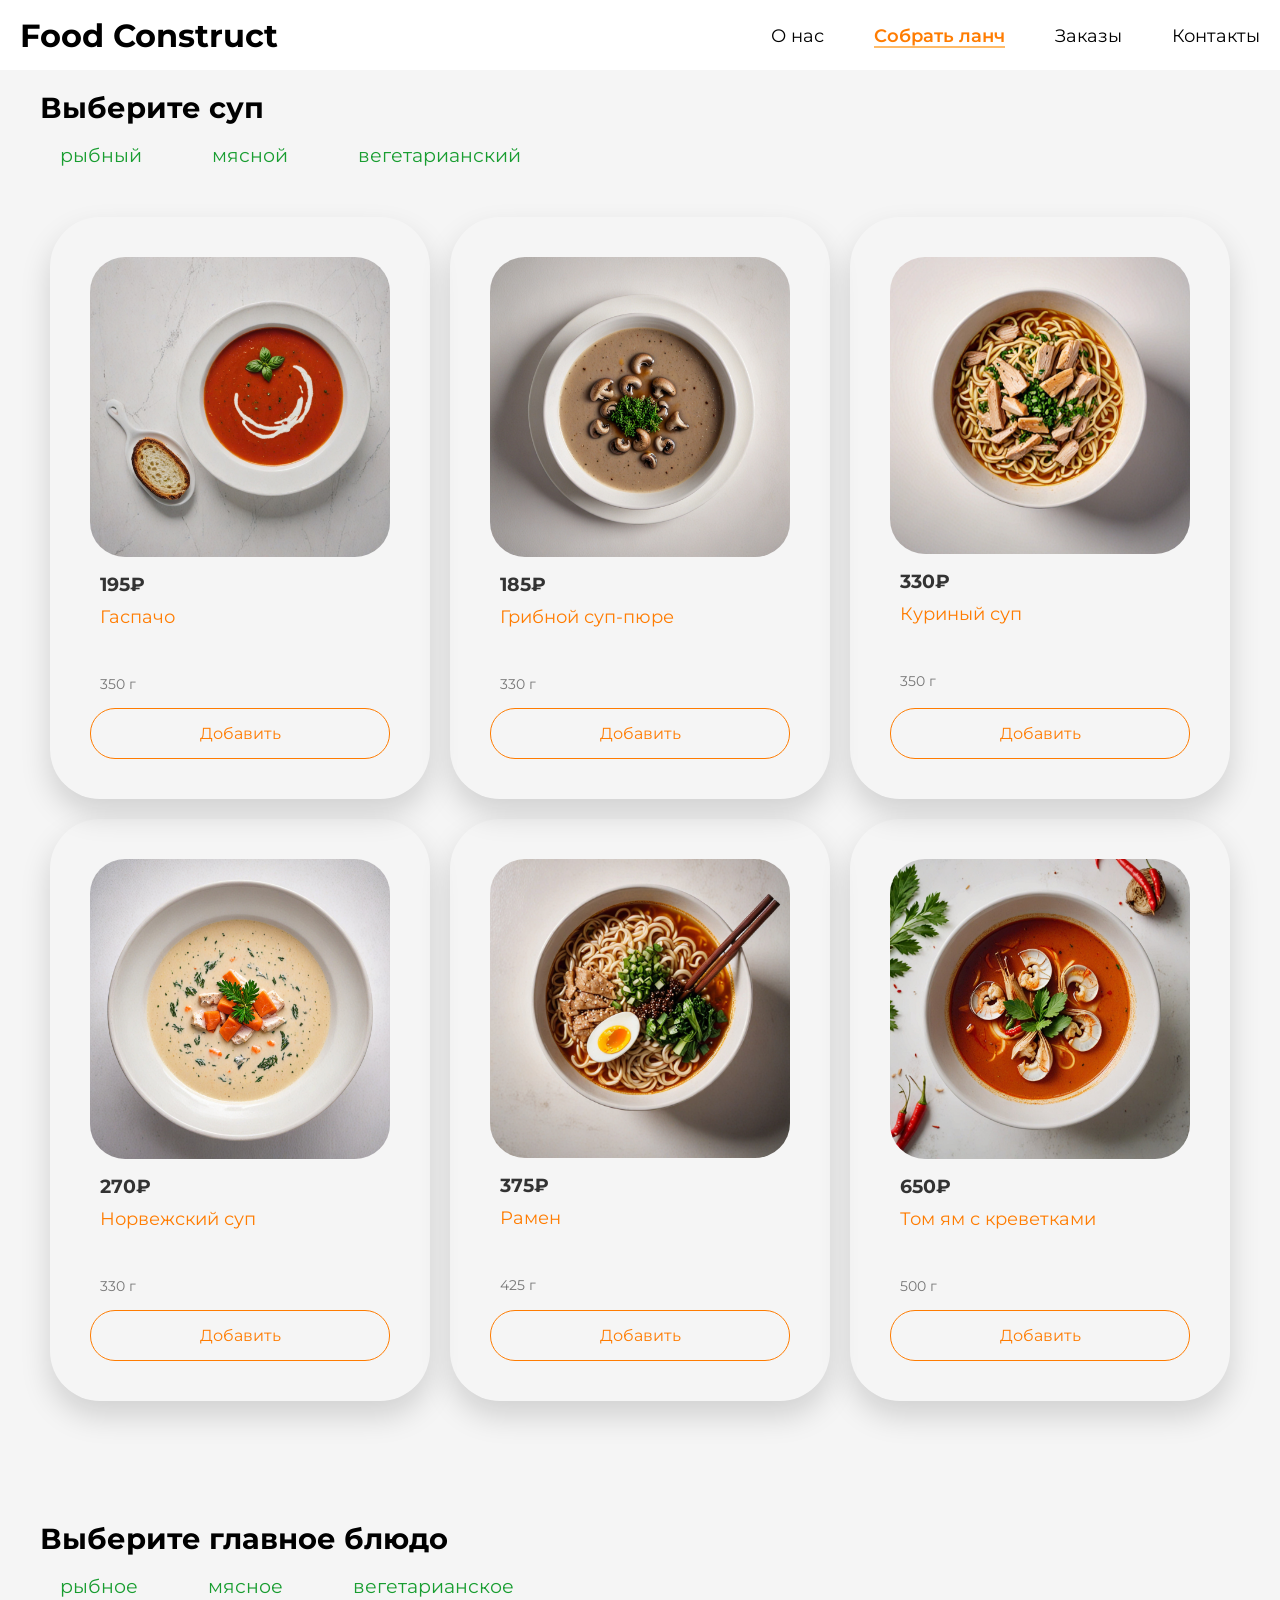
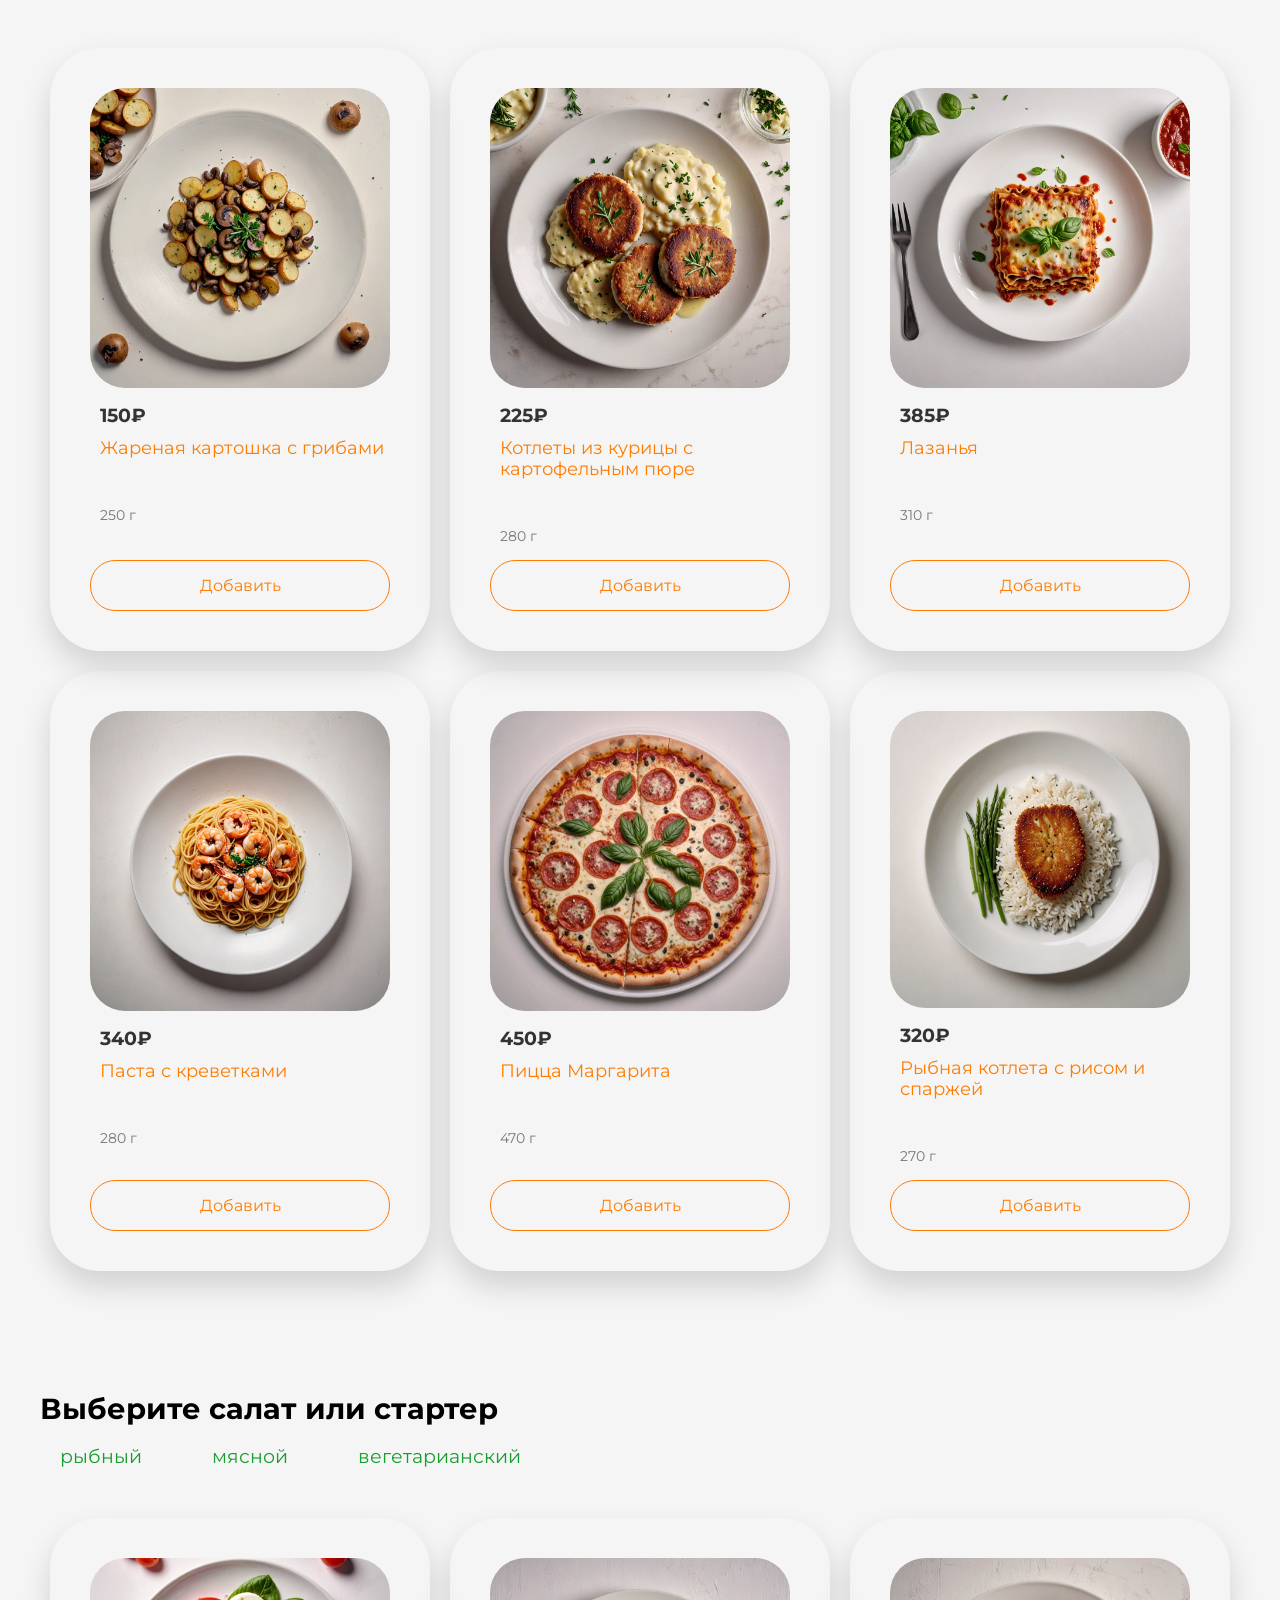
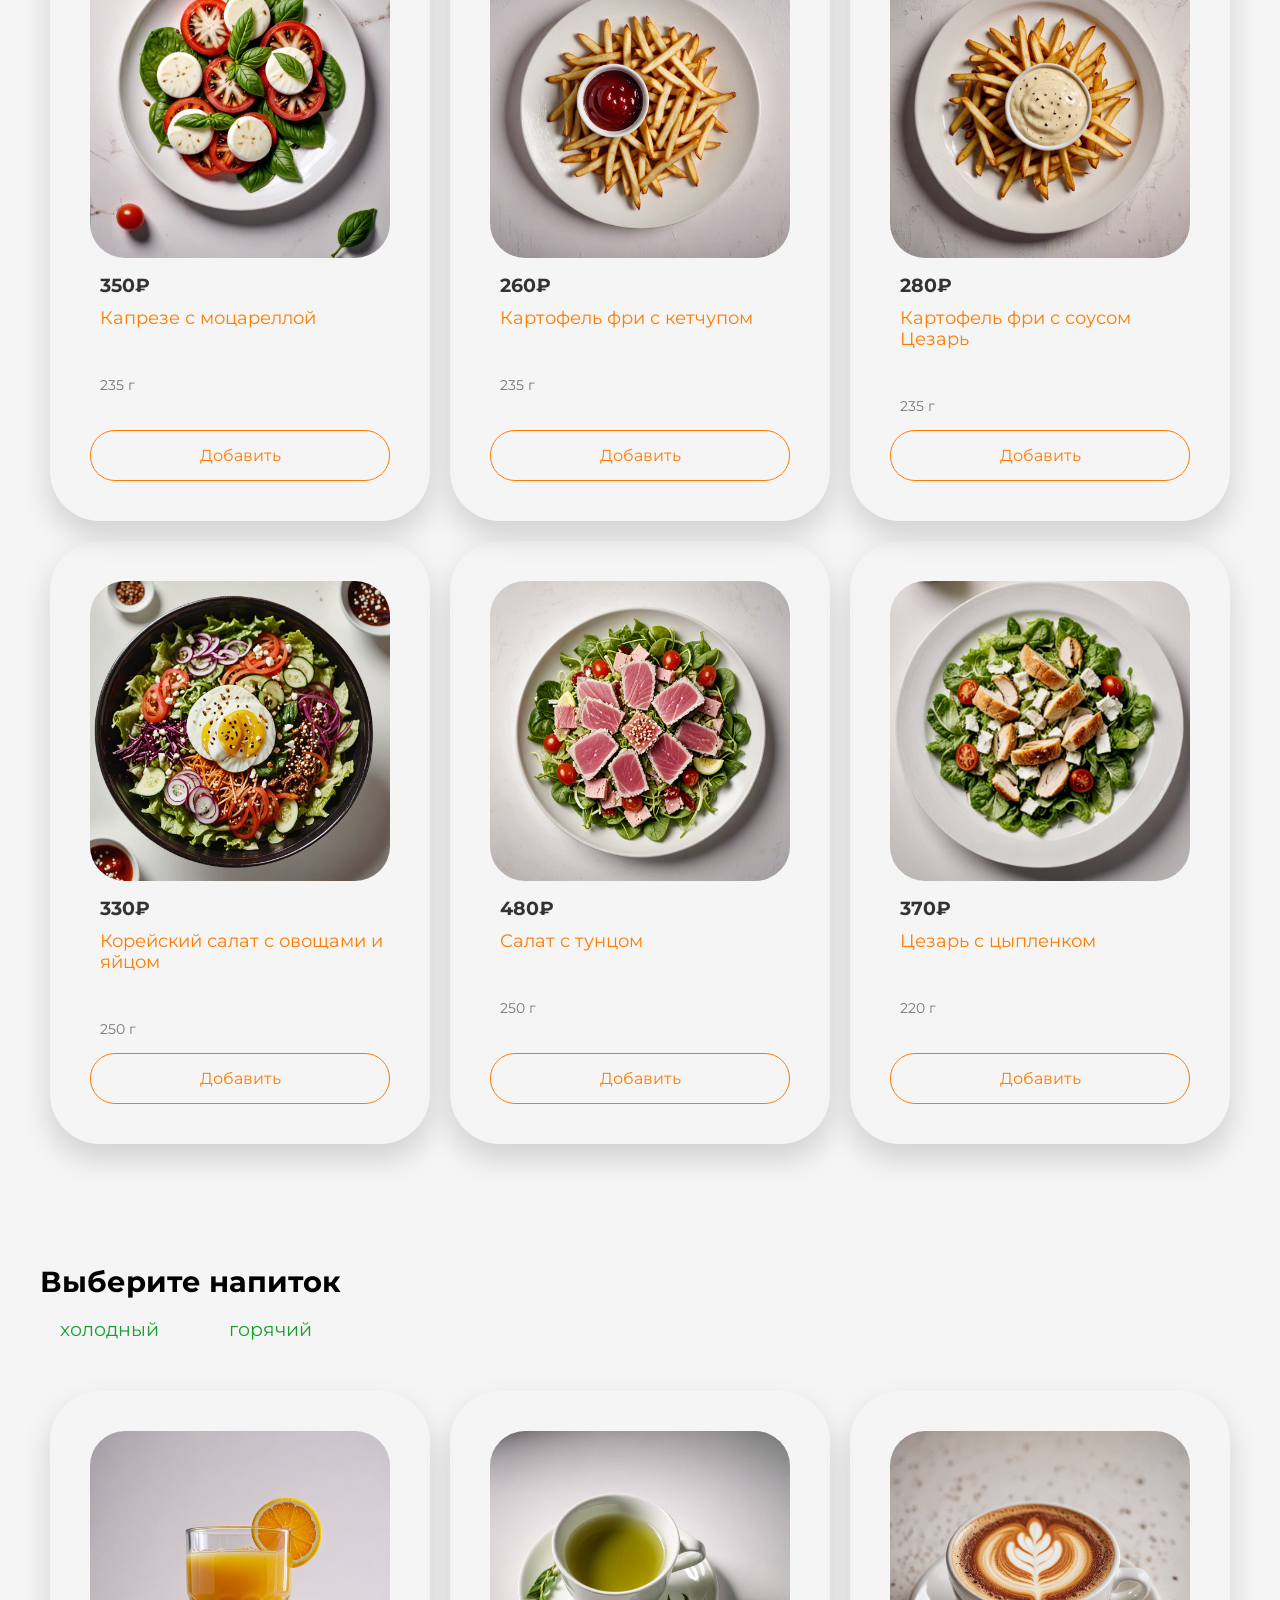
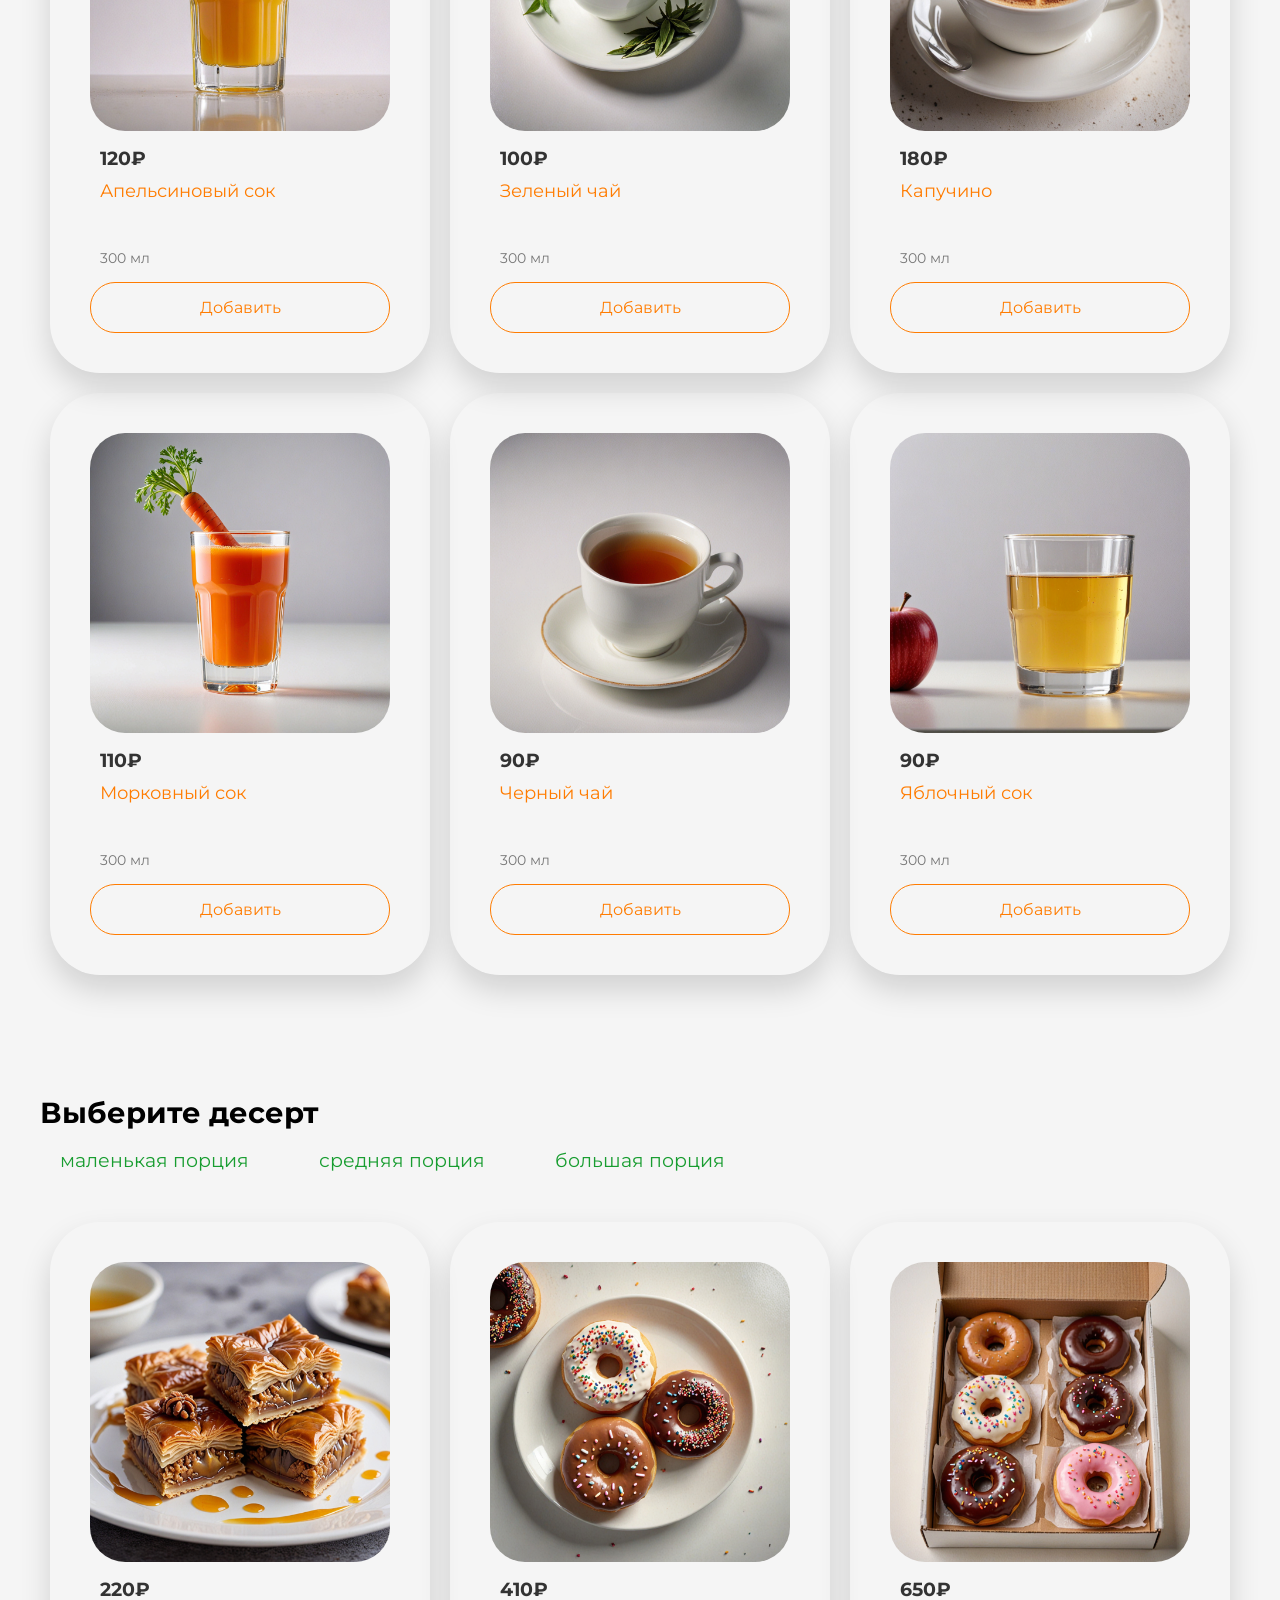
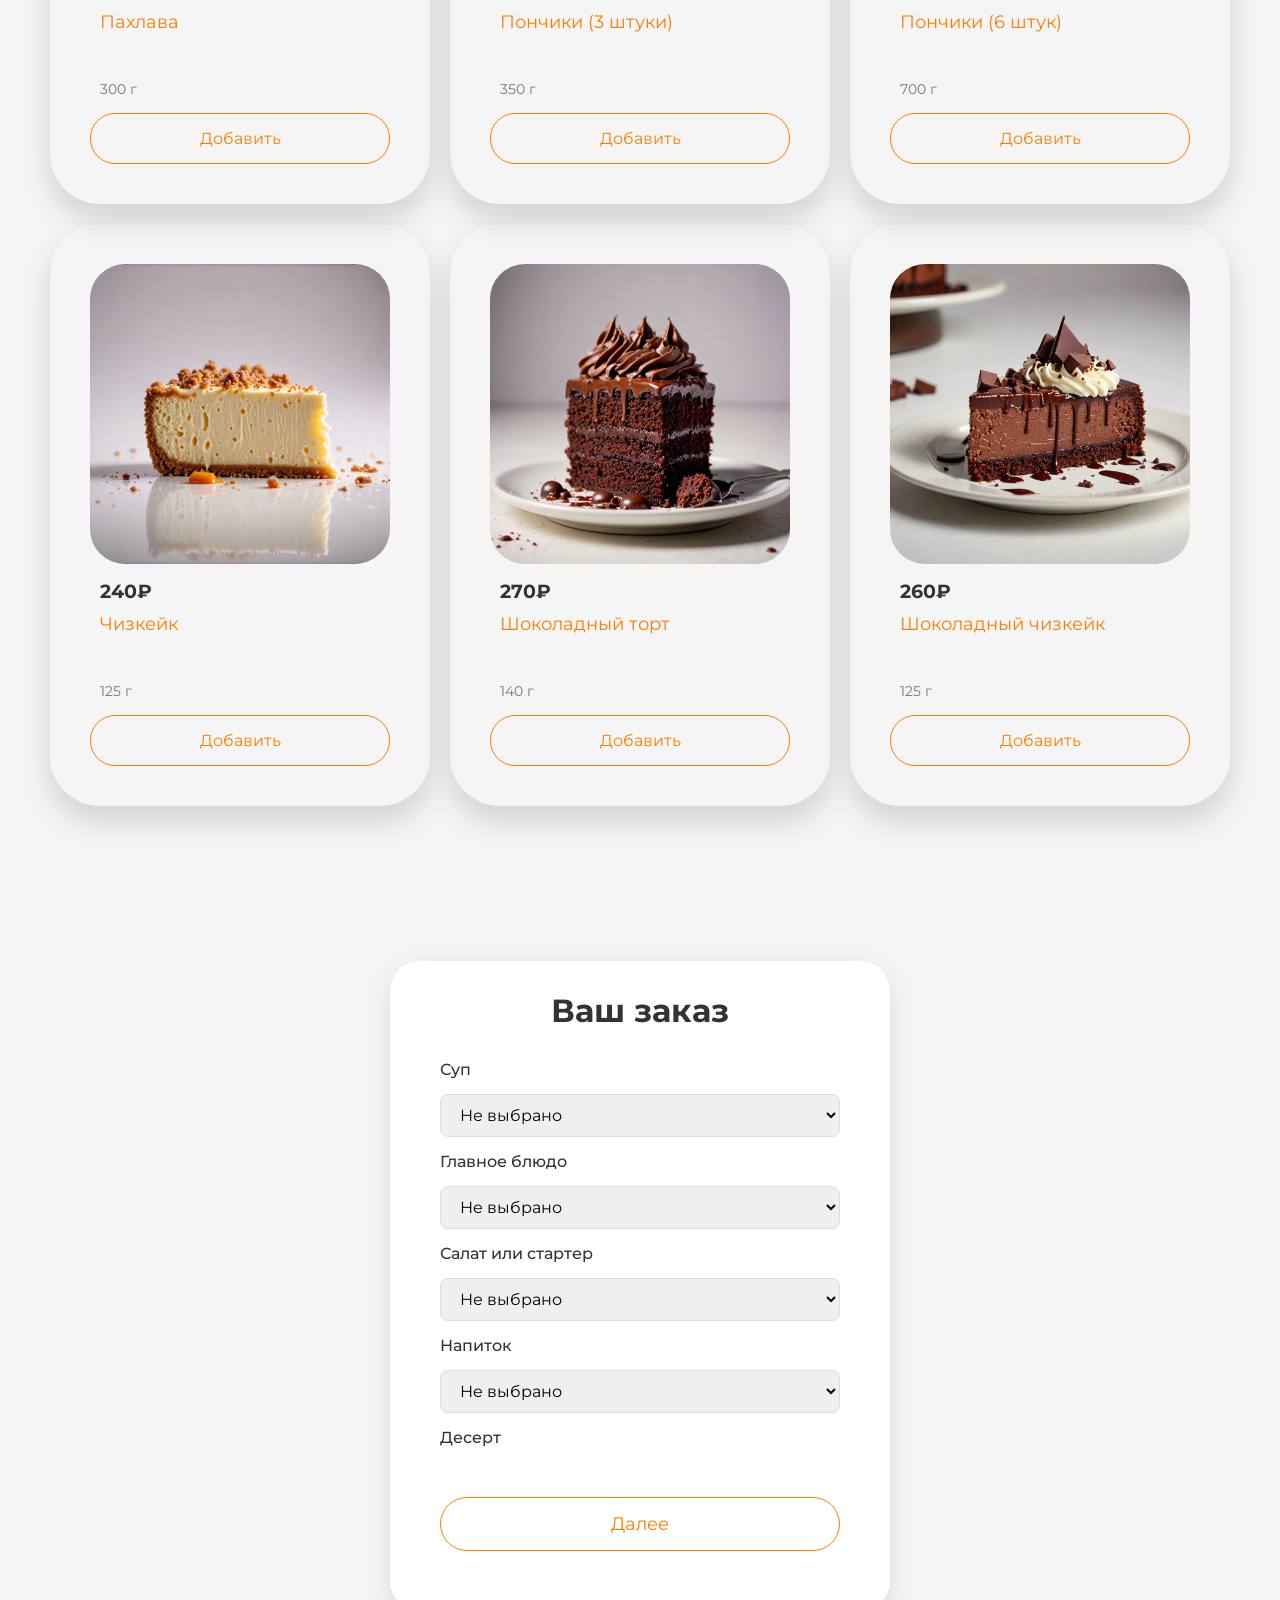
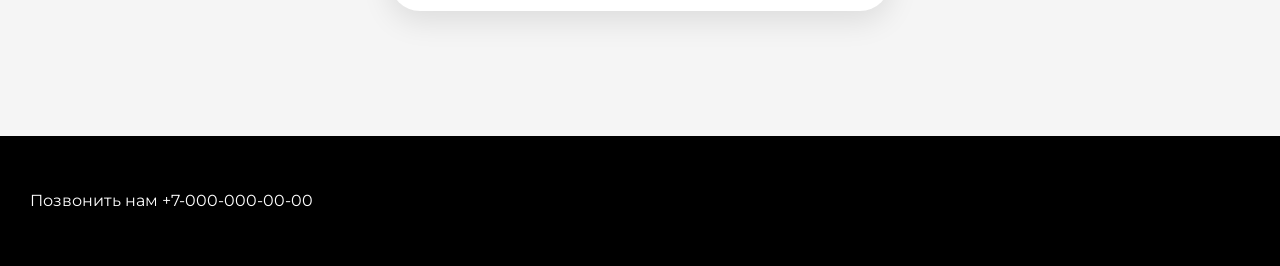
==== make_order.html @ fba3862e "Created new version of website" ====
<!DOCTYPE html>
<html lang="en">
  <head>
    <meta charset="UTF-8" />
    <meta name="viewport" content="width=device-width, initial-scale=1.0" />
    <title>Food Construct</title>
    <link rel="stylesheet" href="header.css" />
    <link rel="stylesheet" href="make_order.css" />
    <link rel="preconnect" href="https://fonts.googleapis.com" />
    <link rel="preconnect" href="https://fonts.gstatic.com" crossorigin />
    <link
      href="https://fonts.googleapis.com/css2?family=Montserrat:ital,wght@0,100..900;1,100..900&display=swap"
      rel="stylesheet"
    />
  </head>
  <div id="toast-container"></div>
  <body>
    <div id="header-placeholder"></div>
    <main>
      <section>
        <h2>Выберите суп</h2>
        <div class="filters" data-category="soup">
          <button type="button" class="filter-btn" data-kind="fish">
            рыбный
          </button>
          <button type="button" class="filter-btn" data-kind="meat">
            мясной
          </button>
          <button type="button" class="filter-btn" data-kind="veg">
            вегетарианский
          </button>
        </div>
        <div class="list"></div>
      </section>
      <section>
        <h2>Выберите главное блюдо</h2>
        <div class="filters" data-category="main">
          <button type="button" class="filter-btn" data-kind="fish">
            рыбное
          </button>
          <button type="button" class="filter-btn" data-kind="meat">
            мясное
          </button>
          <button type="button" class="filter-btn" data-kind="veg">
            вегетарианское
          </button>
        </div>
        <div class="list"></div>
      </section>
      <section>
        <h2>Выберите салат или стартер</h2>
        <div class="filters" data-category="salads_starters">
          <button type="button" class="filter-btn" data-kind="fish">
            рыбный
          </button>
          <button type="button" class="filter-btn" data-kind="meat">
            мясной
          </button>
          <button type="button" class="filter-btn" data-kind="veg">
            вегетарианский
          </button>
        </div>
        <div class="list"></div>
      </section>
      <section>
        <h2>Выберите напиток</h2>
        <div class="filters" data-category="drink">
          <button type="button" class="filter-btn" data-kind="cold">
            холодный
          </button>
          <button type="button" class="filter-btn" data-kind="hot">
            горячий
          </button>
        </div>
        <div class="list"></div>
      </section>
      <section>
        <h2>Выберите десерт</h2>
        <div class="filters" data-category="desserts">
          <button type="button" class="filter-btn" data-kind="min">
            маленькая порция
          </button>
          <button type="button" class="filter-btn" data-kind="mid">
            средняя порция
          </button>
          <button type="button" class="filter-btn" data-kind="max">
            большая порция
          </button>
        </div>
        <div class="list"></div>
      </section>
    </main>
    <section id="section">
      <form id="orderForm" class="container">
        <!-- Страница 1: Ваш заказ -->
        <div class="loginform">
          <h2>Ваш заказ</h2>
          <div class="inputs">
            <label for="soup">Суп</label>
            <select name="soup" id="soup" >
              <option value="">Не выбрано</option>
              <option value="gazpacho">Гаспачо</option>
              <option value="mushroom">Грибной суп-пюре</option>
              <option value="norwegian">Норвежский суп</option>
              <option value="ramen">Рамен</option>
              <option value="tomyum">Том ям с креветками</option>
              <option value="chicken">Куриный суп</option>
            </select>
            <label for="main">Главное блюдо</label>
            <select name="main" id="main" >
              <option value="">Не выбрано</option>
              <option value="potatoes">Жареная картошка с грибами</option>
              <option value="lasagna">Лазанья</option>
              <option value="chickencutlets">
                Котлеты из курицы с картофельным пюре
              </option>
              <option value="fishrice">Рыбная котлета с рисом и спаржей</option>
              <option value="pizza">Пицца Маргарита</option>
              <option value="shrimppasta">Паста с креветками</option>
            </select>
            <label for="salads_starters">Салат или стартер</label>
            <select name="salads_starters" id="salads_starters">
              <option value="">Не выбрано</option>
              <option value="saladwithegg">
                Корейский салат с овощами и яйцом
              </option>
              <option value="caesar">Цезарь с цыпленком</option>
              <option value="caprese">Капрезе с моцареллой</option>
              <option value="tunasalad">Салат с тунцом</option>
              <option value="frenchfries1">
                Картофель фри с соусом Цезарь
              </option>
              <option value="frenchfries2">Картофель фри с кетчупом</option>
            </select>
            <label for="drink">Напиток</label>
            <select name="drink" id="drink" >
              <option value="">Не выбрано</option>
              <option value="orange">Апельсиновый сок</option>
              <option value="apple">Яблочный сок</option>
              <option value="carrot">Морковный сок</option>
              <option value="cappuccino">Капучино</option>
              <option value="greentea">Зеленый чай</option>
              <option value="tea">Черный чай</option>
            </select>
            <label for="desserts">Десерт</label>
            <select name="desserts" id="desserts" >
              <option value="">Не выбрано</option>
              <option value="baklava">Пахлава</option>
              <option value="checheesecake">Чизкейк</option>
              <option value="chocolatecheesecake">Шоколадный чизкейк</option>
              <option value="chocolatecake">Шоколадный торт</option>
              <option value="donuts2">Пончики (3 штуки)</option>
              <option value="donuts">Пончики (6 штук)</option>
            </select>
            <label for="comment">Комментарии к заказу</label>
            <textarea
              id="comment"
              name="comment"
              rows="4"
              placeholder="Напишите ваш комментарий здесь..."
              maxlength="500"
            ></textarea>
          </div>
          <button type="button" id="nextToData" class="btn-next">Далее</button>
        </div>

        <!-- Страница 2: Ваши данные -->
        <div class="signupform">
          <h2>Ваши данные</h2>
          <div class="inputs">
            <label for="name">ФИО</label>
            <input
              type="text"
              id="name"
              name="name"
              placeholder="Иванов Иван Иванович"
              required
            />
            <label for="email">Email</label>
            <input
              type="email"
              id="email"
              name="email"
              placeholder="Email адрес"
              required
            />
            <label class="checkbox-label">
              <input type="checkbox" id="marketing" name="marketing" />
              Получать информацию о скидках и акциях
            </label>
            <label for="phone">Номер телефона</label>
            <input
              type="tel"
              id="phone"
              name="phone"
              maxlength="16"
              placeholder="8-___-___-__-__"
              required
              oninput="formatPhone(this)"
            />
          </div>
          <div class="navigation">
            <button type="button" id="backToOrder" class="btn-back">
              Назад
            </button>
            <button type="button" id="nextToDelivery" class="btn-next">
              Далее
            </button>
          </div>
        </div>

        <!-- Страница 3: Доставка -->
        <div class="deliveryform">
          <div class="header-with-clear">
            <h2>Детали доставки</h2>
            <button type="reset" class="clear-btn" title="Очистить все формы">
              <img
                src="./img/free-icon-delete-216658.png"
                alt=""
                width="30px"
              />
            </button>
          </div>
          <div class="inputs">
            <div class="delivery-address">
              <label for="address">Адрес доставки</label><br /><br />
              <input
                type="text"
                id="address"
                name="address"
                placeholder="Улица, дом, квартира"
                required
              />
            </div>

            <p class="delivery-info">
              Доставка осуществляется только по Москве
            </p>

            <div class="time-option">
              <label class="radio-label">
                <input type="radio" name="deliveryTime" value="asap" checked />
                <span class="radio-custom"></span>
                Как можно скорее
              </label>
            </div>

            <div class="time-option">
              <label class="radio-label">
                <input type="radio" name="deliveryTime" value="scheduled" />
                <span class="radio-custom"></span>
                К указанному времени
              </label>
            </div>

            <div
              class="scheduled-time"
              id="scheduledTime"
              style="display: none"
            >
              <label for="deliveryTime">Укажите время доставки</label>
              <input
                type="time"
                id="deliveryTime"
                name="deliveryTimeValue"
                min="07:00"
                max="23:00"
                step="600"
              />
            </div>

            <div class="delivery-note">
              <p><strong>Доступное время доставки с 7:00 до 23:00</strong></p>
            </div>
          </div>
          <div class="navigation">
            <button type="button" id="backToData" class="btn-back">
              Назад
            </button>
            <button type="submit" id="submitOrder" class="btn-next">
              Оформить заказ
            </button>
          </div>
        </div>
      </form>
    </section>
    <footer id="our_contacts">
      <p>Позвонить нам <a href="">+7-000-000-00-00</a></p>
    </footer>
    <div class="menu-overlay" id="menuOverlay"></div>
    <script src="./dishes.js"></script>
    <script src="burger-menu.js"></script>
    <script src="./script.js"></script>
  </body>
</html>
---- header.css ----
header {
  position: fixed;
  top: 0;
  width: 100%;
  z-index: 1000;
  background: rgba(255, 255, 255);
  backdrop-filter: blur(5px);
}
.container {
  max-width: 1400px;
  margin: auto;
  padding: 0 20px;
}
.navbar {
  display: flex;
  align-items: center;
  justify-content: space-between;
  height: 70px;
}
.logo {
  font-size: 2rem;
  font-weight: bold;
}
.nav-menu {
  display: flex;
  align-items: center;
  gap: 50px;
  padding: 0;
}
.nav-item {
  list-style: none;
}
.nav-link {
  color: #000;
  text-decoration: none;
  font-size: 1.1rem;
  transition: color 0.24s;
}
.nav-link.active {
  color: #ff7c01;
  font-weight: 600;
  border-bottom: 2px solid #ffbb68;
}
.nav-link:hover {
  color: #ff7c01;
}
.hamburger {
  display: none;
  cursor: pointer;
  flex-direction: column;
  gap: 5px;
  height: 36px;
  width: 36px;
}
.bar {
  width: 26px;
  height: 3px;
  border-radius: 20px;
  background: #000;
  transition: all 0.3s ease;
}

@media (max-width: 800px) {
  .hamburger {
    display: flex;
    justify-content: center;
    align-items: center;
  }
  .nav-menu {
    position: fixed;
    right: 0px;
    top: 70px;
    width: 220px;
    min-width: 170px;
    background: rgba(255, 255, 255);
    border-bottom-left-radius: 20px;
    flex-direction: column;
    align-items: flex-start;
    padding: 26px 10px 18px 18px;
    gap: 0;
    opacity: 0;
    pointer-events: none;
    transform: translateY(-20px);
    transition: opacity 0.34s, transform 0.32s, box-shadow 0.3s;
  }
  .nav-menu.active {
    opacity: 1;
    pointer-events: all;
    transform: translateY(0);
  }
  .nav-item {
    width: 100%;
    margin-bottom: 10px;
    text-align: left;
  }
  .nav-link {
    font-size: 1.14rem;
    display: block;
    padding: 12px;
    width: 100%;
  }
  .nav-link.active {
    color: #ff7c01;
    border-bottom: 2px solid #ff7c01;
  }
  .hamburger.active .bar:nth-child(1) {
    transform: translateY(8px) rotate(45deg);
  }
  .hamburger.active .bar:nth-child(2) {
    opacity: 0;
  }
  .hamburger.active .bar:nth-child(3) {
    transform: translateY(-8px) rotate(-45deg);
  }
}
---- make_order.css ----
* {
  margin: 0;
  padding: 0;
  box-sizing: border-box;
  font-family: "Montserrat", sans-serif;
}

#toast-container {
  position: fixed;
  top: 32px;
  right: 32px;
  z-index: 9999;
  display: flex;
  flex-direction: column;
  align-items: flex-end;
  gap: 16px;
}

.toast {
  min-width: 320px;
  max-width: 380px;
  padding: 18px 32px 18px 20px;
  background: #eafaf1;
  color: #135d2a;
  font-size: 0.7rem;
  font-weight: 500;
  border-radius: 18px 26px 26px 18px;
  box-shadow: 0 4px 28px rgba(130, 180, 160, 0.18);
  display: flex;
  align-items: flex-start;
  flex-direction: column;
  position: relative;
  overflow: hidden;
  border-left: 8px solid #6cd67b;
  animation: toast-in 0.6s;
  gap: 2px;
}

.toast > div,
.toast > p {
  display: block;
  margin: 0;
  width: 100%;
}

@keyframes toast-in {
  from {
    opacity: 0;
    transform: translateY(-40px);
  }
  to {
    opacity: 1;
    transform: translateY(0);
  }
}

.toast-error {
  background: #fef3f2;
  color: #a11313;
  border-left-color: #ee4d47;
}
.toast-success {
  background: #eafaf1;
  color: #135d2a;
  border-left-color: #6cd67b;
}

.toast-close {
  margin-left: auto;
  background: none;
  border: none;
  color: inherit;
  font-size: 1.5rem;
  cursor: pointer;
  align-self: start;
}

@media (max-width: 500px) {
  .toast {
    min-width: 200px;
    max-width: 90vw;
    font-size: 1em;
    padding: 12px 8vw 12px 6vw;
  }
}

body {
  min-height: 100%;
  background-color: #f5f5f5;
}

main section {
  margin-top: 60px;
  display: flex;
  flex-direction: column;
  padding: 30px 40px;
  width: 100%;
}

main section h2 {
  font-size: 1.8rem;
  margin-bottom: 20px;
}

main section .list {
  margin-top: 30px;
  display: flex;
  flex-wrap: wrap;
  justify-content: center;
  gap: 20px;
}

main section .list .card {
  padding: 40px;
  border-radius: 50px;
  display: flex;
  flex-direction: column;
  box-shadow: 0 15px 30px rgba(0, 0, 0, 0.15);
  transition: transform 0.3s ease;
  width: 380px;
}

main section .list .card:hover {
  transform: translateY(-5px);
}

main section .list .card img {
  width: 100%;
  height: auto;
  object-fit: cover;
  border-radius: 35px;
  margin-bottom: 15px;
}

main section .list .card div {
  margin: 0 0 15px 10px;
  flex-grow: 1;
}

main section .list .card p:first-child {
  font-weight: bold;
  font-size: 1.2rem;
  color: #333;
}

main section .list .card p:nth-child(2) {
  font-size: 1.1rem;
  margin: 10px 0;
  color: #ff7c01;
}

main section .list .card p:last-child {
  color: #777;
  font-size: 0.9rem;
}

main section .list .card button {
  background-color: transparent;
  color: #ff7c01;
  border: 1px solid #ff7c01;
  padding: 15px 30px;
  border-radius: 25px;
  cursor: pointer;
  font-size: 1rem;
  transition: all 0.3s ease;
  margin-top: auto;
}

main section .list .card button:hover {
  background: linear-gradient(to right, #ff7c01, #ffa600);
  border: none;
  color: #fff;
  transform: scale(1.05);
}

main section .list .card button.added {
  background: #a6eec6;
  border-color: #33ba56;
  color: #135d2a;
  cursor: default;
  font-weight: bold;
}

main section .list .card button.added:hover {
  background: #a6eec6;
  border-color: #33ba56;
  color: #135d2a;
  transform: scale(1.05);
}

.filters {
  display: flex;
  gap: 30px;
  margin-bottom: 12px;
  margin-top: -10px;
  align-items: center;
}

.filter-btn {
  background: transparent;
  border: none;
  font-size: 1.2rem;
  color: #189d30;
  padding: 8px 20px;
  border-radius: 24px;
  cursor: pointer;
  transition: background 0.3s, color 0.3s, box-shadow 0.3s;
}

.filter-btn.active,
.filter-btn:active {
  background: #d5eedd;
  color: #189d30;
  font-weight: bold;
  box-shadow: 0 2px 10px #eaf5ed;
}

.filter-btn:focus {
  outline: none;
  background: #d5eedd;
}

#section {
  width: 100%;
  height: 100vh;
  display: flex;
  align-items: center;
  justify-content: center;
  background-color: #f5f5f5;
}

#section .container {
  border-radius: 30px;
  width: 500px;
  height: 650px;
  background-color: white;
  position: relative;
  overflow: hidden;
  box-shadow: 0 10px 30px rgba(0, 0, 0, 0.1);
}

#section .container .loginform,
#section .container .signupform,
#section .container .deliveryform {
  display: flex;
  position: absolute;
  flex-direction: column;
  align-items: center;
  justify-content: flex-start;
  gap: 30px;
  width: 500px;
  height: 100%;
  padding: 30px 0;
  transition: 0.3s ease-in-out;
  box-sizing: border-box;
}

#section .container .loginform {
  left: 0;
}

#section .container .signupform {
  left: 100%;
}

#section .container .deliveryform {
  left: 200%;
}

#section .container .loginform h2,
#section .container .signupform h2,
#section .container .deliveryform h2 {
  font-size: 2rem;
  margin: 0;
  color: #333;
  text-align: center;
}

#section .container .loginform .inputs,
#section .container .signupform .inputs,
#section .container .deliveryform .inputs {
  width: 80%;
  display: flex;
  flex-direction: column;
  gap: 15px;
}

#section .container .loginform .inputs {
  height: 400px;
  overflow-y: auto;
}

#section .container .signupform .inputs {
  height: 320px;
}

#section .container .deliveryform .inputs {
  height: 380px;
  overflow-y: auto;
}

#section .container .inputs label {
  font-size: 16px;
  font-weight: 500;
  color: #333;
}

#section .container .inputs select,
#section .container .inputs input,
#section .container .inputs textarea {
  width: 100%;
  height: 50px;
  border-radius: 8px;
  border: 1px solid #ddd;
  padding: 10px 15px;
  font-size: 16px;
  box-sizing: border-box;
  transition: border-color 0.3s;
}

#section .container .inputs textarea {
  min-height: 85px;
  padding: 15px;
  font-family: inherit;
}

.sticky-cost {
  position: sticky;
  bottom: 0;
  background: #fff;
  box-shadow: 0 2px 10px rgba(0, 0, 0, 0.07);
  z-index: 10;
  padding: 20px 10px;
  width: auto;
  min-width: 180px;
  transition: box-shadow 0.2s, background 0.3s;
}

#section .container .inputs select:focus,
#section .container .inputs input:focus,
#section .container .inputs textarea:focus {
  outline: none;
  border-color: #ff7c01;
}

#section .container .inputs .checkbox-label {
  display: flex;
  align-items: center;
  gap: 10px;
  cursor: pointer;
  margin: 10px 0;
}

#section .container .inputs .checkbox-label input {
  width: 20px;
  height: 20px;
  margin: 0;
}

.header-with-clear {
  display: flex;
  justify-content: space-between;
  align-items: center;
  width: 80%;
}

.clear-btn {
  background: none;
  border: none;
  font-size: 24px;
  cursor: pointer;
  padding: 5px 10px;
  border-radius: 5px;
  transition: all 0.3s ease;
}

.clear-btn:hover {
  background-color: #ffebee;
  transform: scale(1.1);
}

.radio-label {
  display: flex;
  align-items: center;
  gap: 10px;
  cursor: pointer;
  margin: 15px 0;
  font-size: 16px;
}

.radio-label input[type="radio"] {
  display: none;
}

.radio-custom {
  width: 20px;
  height: 20px;
  border: 2px solid #ddd;
  border-radius: 50%;
  position: relative;
  transition: all 0.3s ease;
}

.radio-label input[type="radio"]:checked + .radio-custom {
  border-color: #ff7c01;
}

.radio-label input[type="radio"]:checked + .radio-custom::after {
  content: "";
  width: 10px;
  height: 10px;
  background: #ff7c01;
  border-radius: 50%;
  position: absolute;
  top: 50%;
  left: 50%;
  transform: translate(-50%, -50%);
}

.delivery-info {
  color: #666;
  margin-bottom: 20px;
  text-align: center;
  font-size: 14px;
}

.delivery-note {
  background-color: #f8f9fa;
  padding: 15px;
  border-radius: 8px;
  margin-top: 20px;
  text-align: center;
}

.delivery-note p {
  margin: 0;
  color: #666;
  font-size: 14px;
}

.scheduled-time {
  margin: 15px 0;
}

.scheduled-time input[type="time"] {
  width: 100%;
  height: 50px;
  border-radius: 8px;
  border: 1px solid #ddd;
  padding: 0 15px;
  font-size: 16px;
  margin-top: 5px;
}

.delivery-address {
  margin-bottom: 20px;
}

#section .container .loginform .btn-next {
  width: 80%;
  padding: 15px 30px;
  font-size: 18px;
  border-radius: 30px;
  color: #ff7c01;
  border: 1px solid #ff7c01;
  background-color: transparent;
  cursor: pointer;
  transition: all 0.3s ease;
}

#section .container .loginform .btn-next:hover {
  color: #fff;
  background: linear-gradient(to right, #ff7c01, #ffa600);
  transform: scale(1.02);
}

#section .container .signupform .navigation,
#section .container .deliveryform .navigation {
  width: 80%;
  display: flex;
  gap: 10px;
  justify-content: space-between;
}

#section .container .signupform .navigation button,
#section .container .deliveryform .navigation button {
  width: 48%;
  padding: 15px 0;
  font-size: 18px;
  border-radius: 30px;
  background-color: transparent;
  cursor: pointer;
  transition: all 0.3s ease;
}

.btn-back {
  border: 1px solid #ff7c01;
  color: #ff7c01;
}

.btn-back:hover {
  color: #fff;
  background: linear-gradient(to right, #ffa600, #ff7c01);
  transform: scale(1.02);
}

.btn-next {
  color: #ff7c01;
  border: 1px solid #ff7c01;
}

.btn-next:hover {
  color: #fff;
  background: linear-gradient(to right, #ffa600, #ff7c01);
  transform: scale(1.02);
}

#section .container .loginform .btn-next,
#section .container .signupform .navigation,
#section .container .deliveryform .navigation {
  margin-top: auto;
  margin-bottom: 30px;
}

footer {
  display: flex;
  padding-left: 30px;
  align-items: center;
  height: 130px;
  color: #fff;
  background-color: #000;
}

footer p a {
  text-decoration: none;
  color: #fff;
}

@media (max-width: 800px) {

  main section {
    padding: 20px 30px;
  }

  main section h2 {
    font-size: 1.8rem;
  }

  main section .list .card {
    width: calc(50% - 30px);
    min-width: 250px;
    padding: 30px;
    border-radius: 35px;
  }

  main section .list .card img {
    border-radius: 25px;
  }

  main section .list .card p:nth-child(2) {
    margin: 0;
  }
  .filters {
    gap: 20px;
  }

  .filter-btn {
    font-size: 1rem;
  }

  #section {
    padding: 125px 25px;
    height: auto;
  }

  #section .container {
    width: 90%;
    height: 600px;
  }

  #section .container .loginform,
  #section .container .signupform,
  #section .container .deliveryform {
    width: 100%;
    padding: 20px 0;
    gap: 20px;
  }

  #section .container .loginform h2,
  #section .container .signupform h2,
  #section .container .deliveryform h2 {
    font-size: 1.8rem;
  }

  #section .container .loginform .inputs,
  #section .container .signupform .inputs,
  #section .container .deliveryform .inputs {
    width: 90%;
  }

  .header-with-clear {
    width: 90%;
  }

  #section .container .loginform .btn-next,
  #section .container .signupform .navigation,
  #section .container .deliveryform .navigation {
    width: 90%;
  }
}

@media (max-width: 480px) {

  main section {
    padding: 15px 20px;
  }

  main section h2 {
    font-size: 1.6rem;
  }

  main section .list {
    gap: 20px;
  }

  main section .list .card {
    width: 100%;
    max-width: 350px;
  }

  .filters {
    gap: 5px;
  }

  .filter-btn {
    font-size: 0.9rem;
    padding: 5px 12.5px;
  }

  #section .container {
    height: 550px;
    width: 95%;
  }

  #section .container .loginform h2,
  #section .container .signupform h2,
  #section .container .deliveryform h2 {
    font-size: 1.5rem;
  }

  #section .container .inputs select,
  #section .container .inputs input,
  #section .container .inputs textarea {
    font-size: 14px;
    height: 45px;
    padding: 8px 12px;
  }

  #section .container .inputs textarea {
    height: 120px;
    padding: 10px;
  }

  #section .container .signupform .navigation button,
  #section .container .deliveryform .navigation button {
    font-size: 14px;
  }

  #section .container .loginform .inputs {
    height: 350px;
  }

  #section .container .signupform .inputs {
    height: 300px;
  }

  #section .container .deliveryform .inputs {
    height: 330px;
  }

  .delivery-note {
    padding: 10px;
  }

  .delivery-note p {
    font-size: 12px;
  }

  .delivery-info {
    font-size: 12px;
  }
}

@media (max-width: 320px) {
  main section {
    padding: 10px 15px;
  }

  main section h2 {
    font-size: 1.4rem;
  }

  main section .list .card {
    padding: 15px;
  }

  main section .list .card button {
    padding: 10px 25px;
  }

  #section .container {
    height: 500px;
  }

  #section .container .loginform,
  #section .container .signupform,
  #section .container .deliveryform {
    padding: 15px 0;
    gap: 15px;
  }

  #section .container .loginform h2,
  #section .container .signupform h2,
  #section .container .deliveryform h2 {
    font-size: 1.3rem;
  }

  #section .container .inputs label {
    font-size: 14px;
  }

  #section .container .inputs select,
  #section .container .inputs input,
  #section .container .inputs textarea {
    font-size: 13px;
    height: 40px;
  }

  #section .container .loginform .btn-next,
  #section .container .signupform .navigation button,
  #section .container .deliveryform .navigation button {
    padding: 12px 0;
  }

  .radio-label {
    font-size: 14px;
  }

  .clear-btn img {
    width: 25px;
  }
}
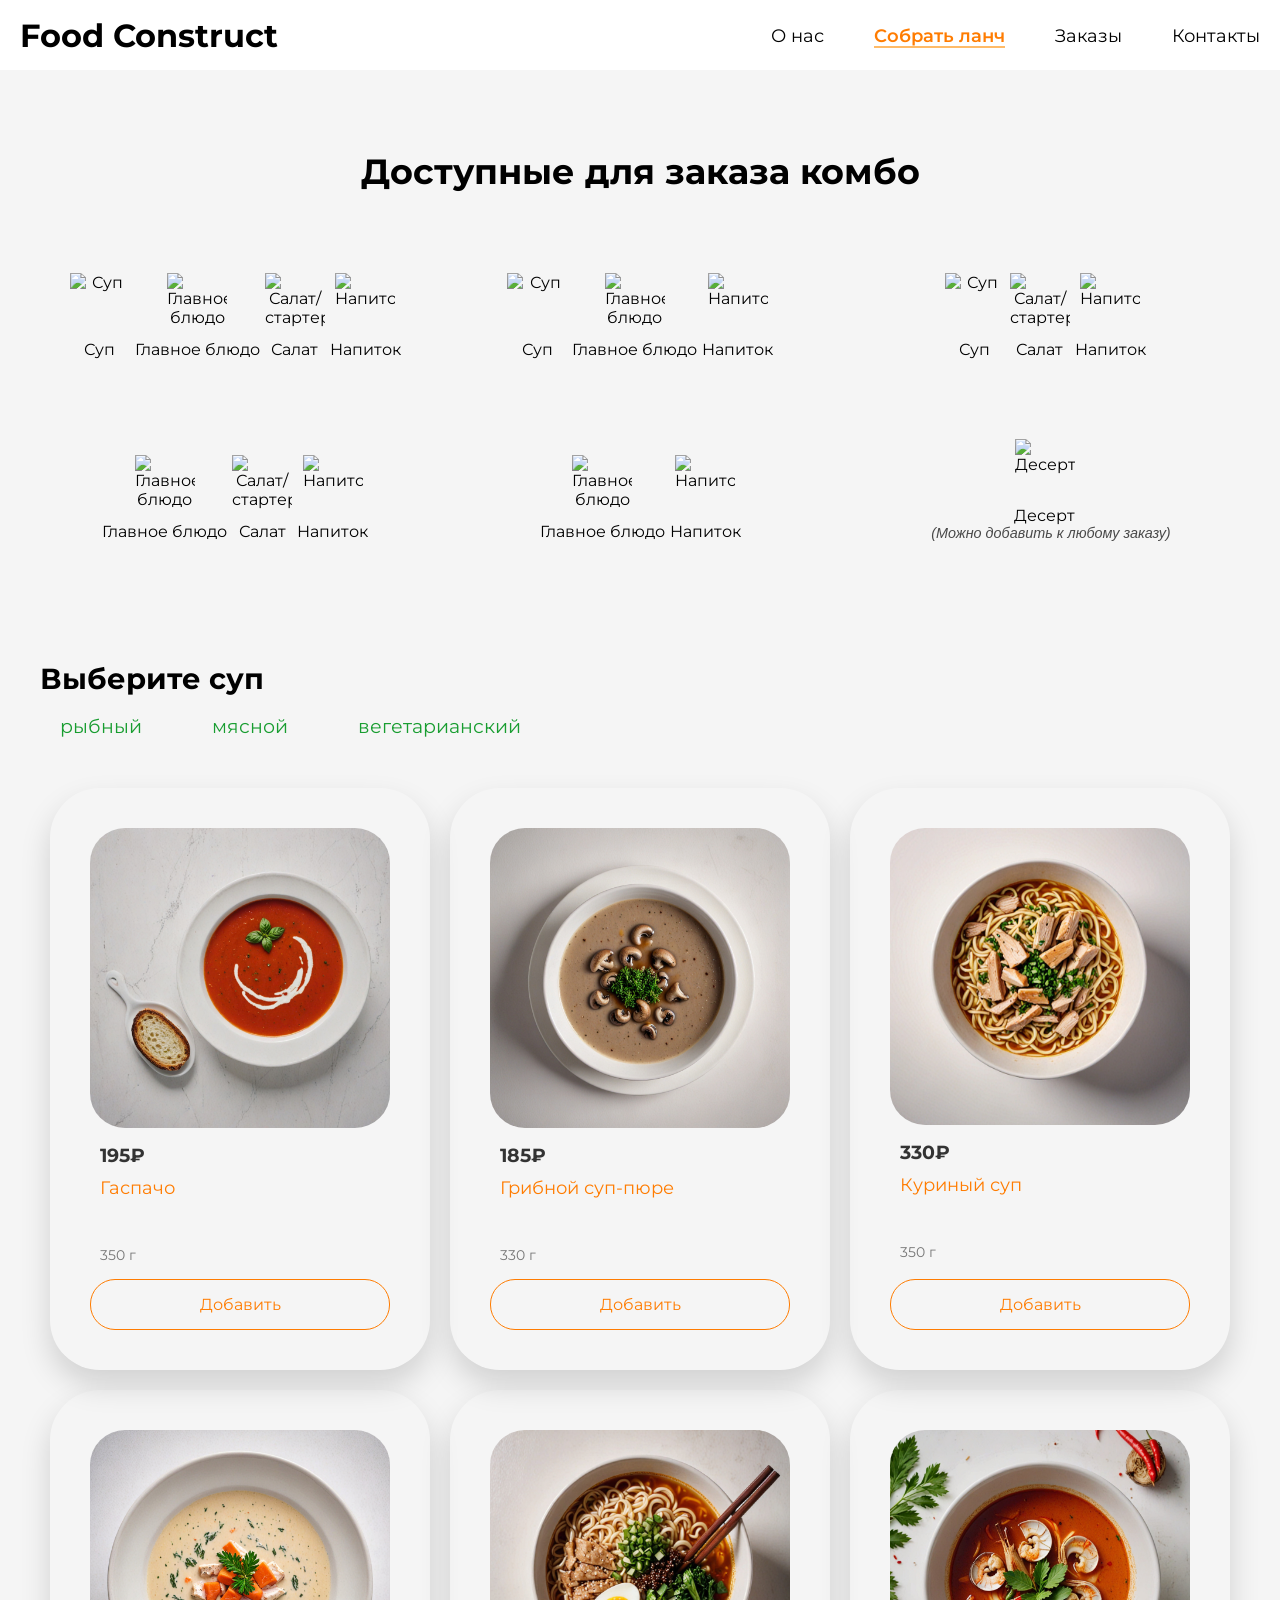
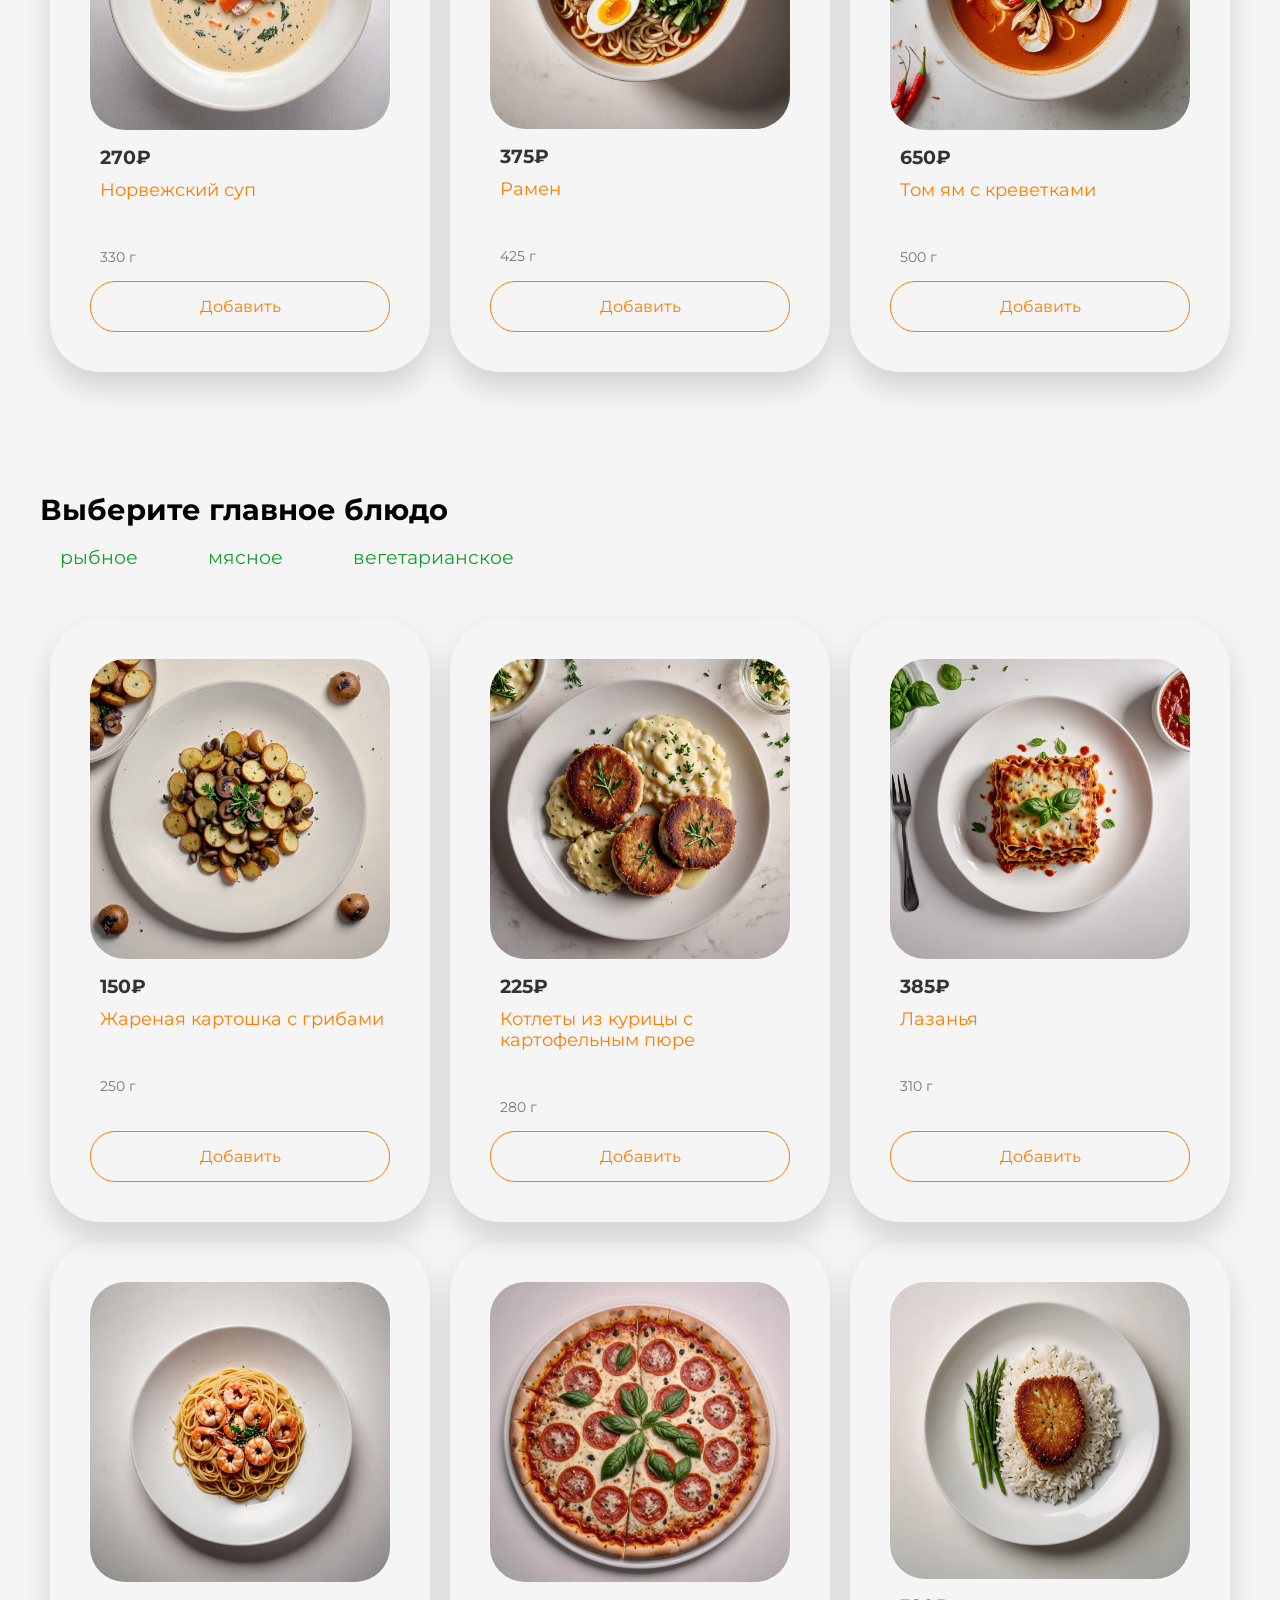
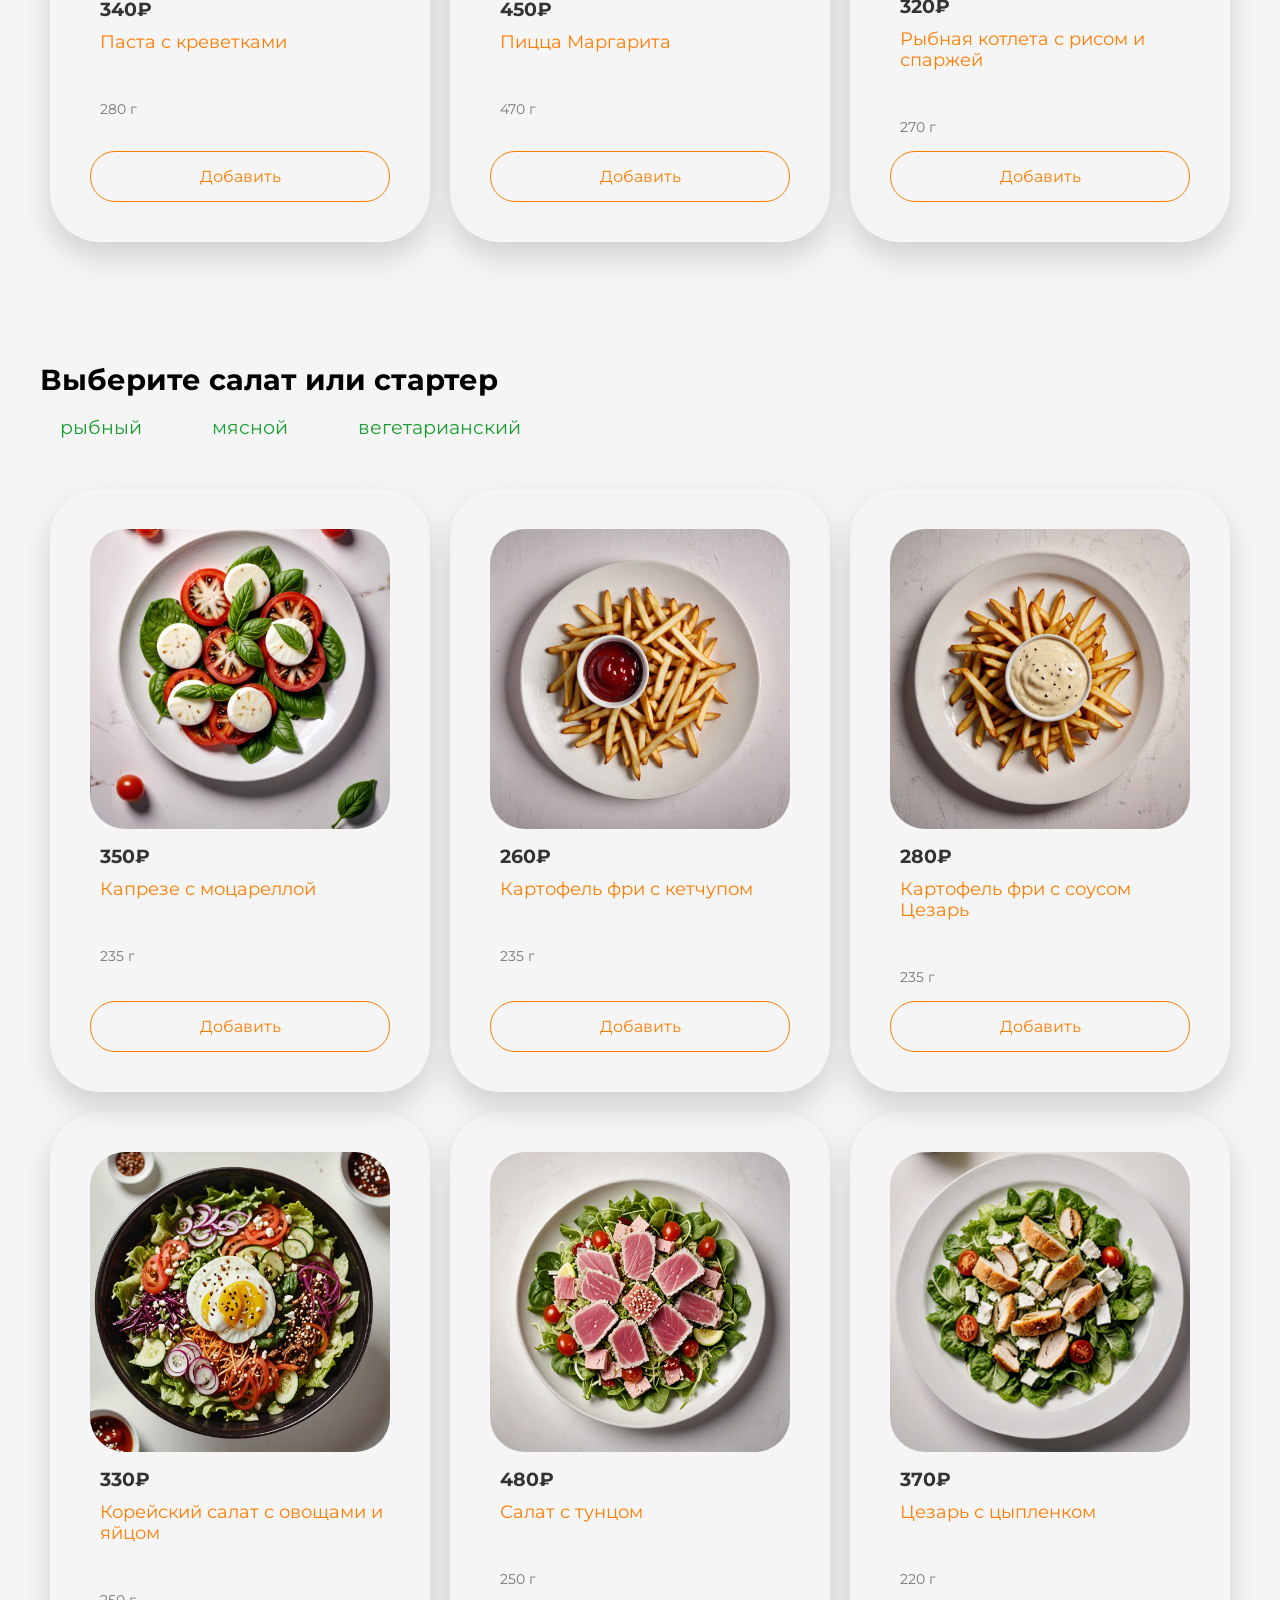
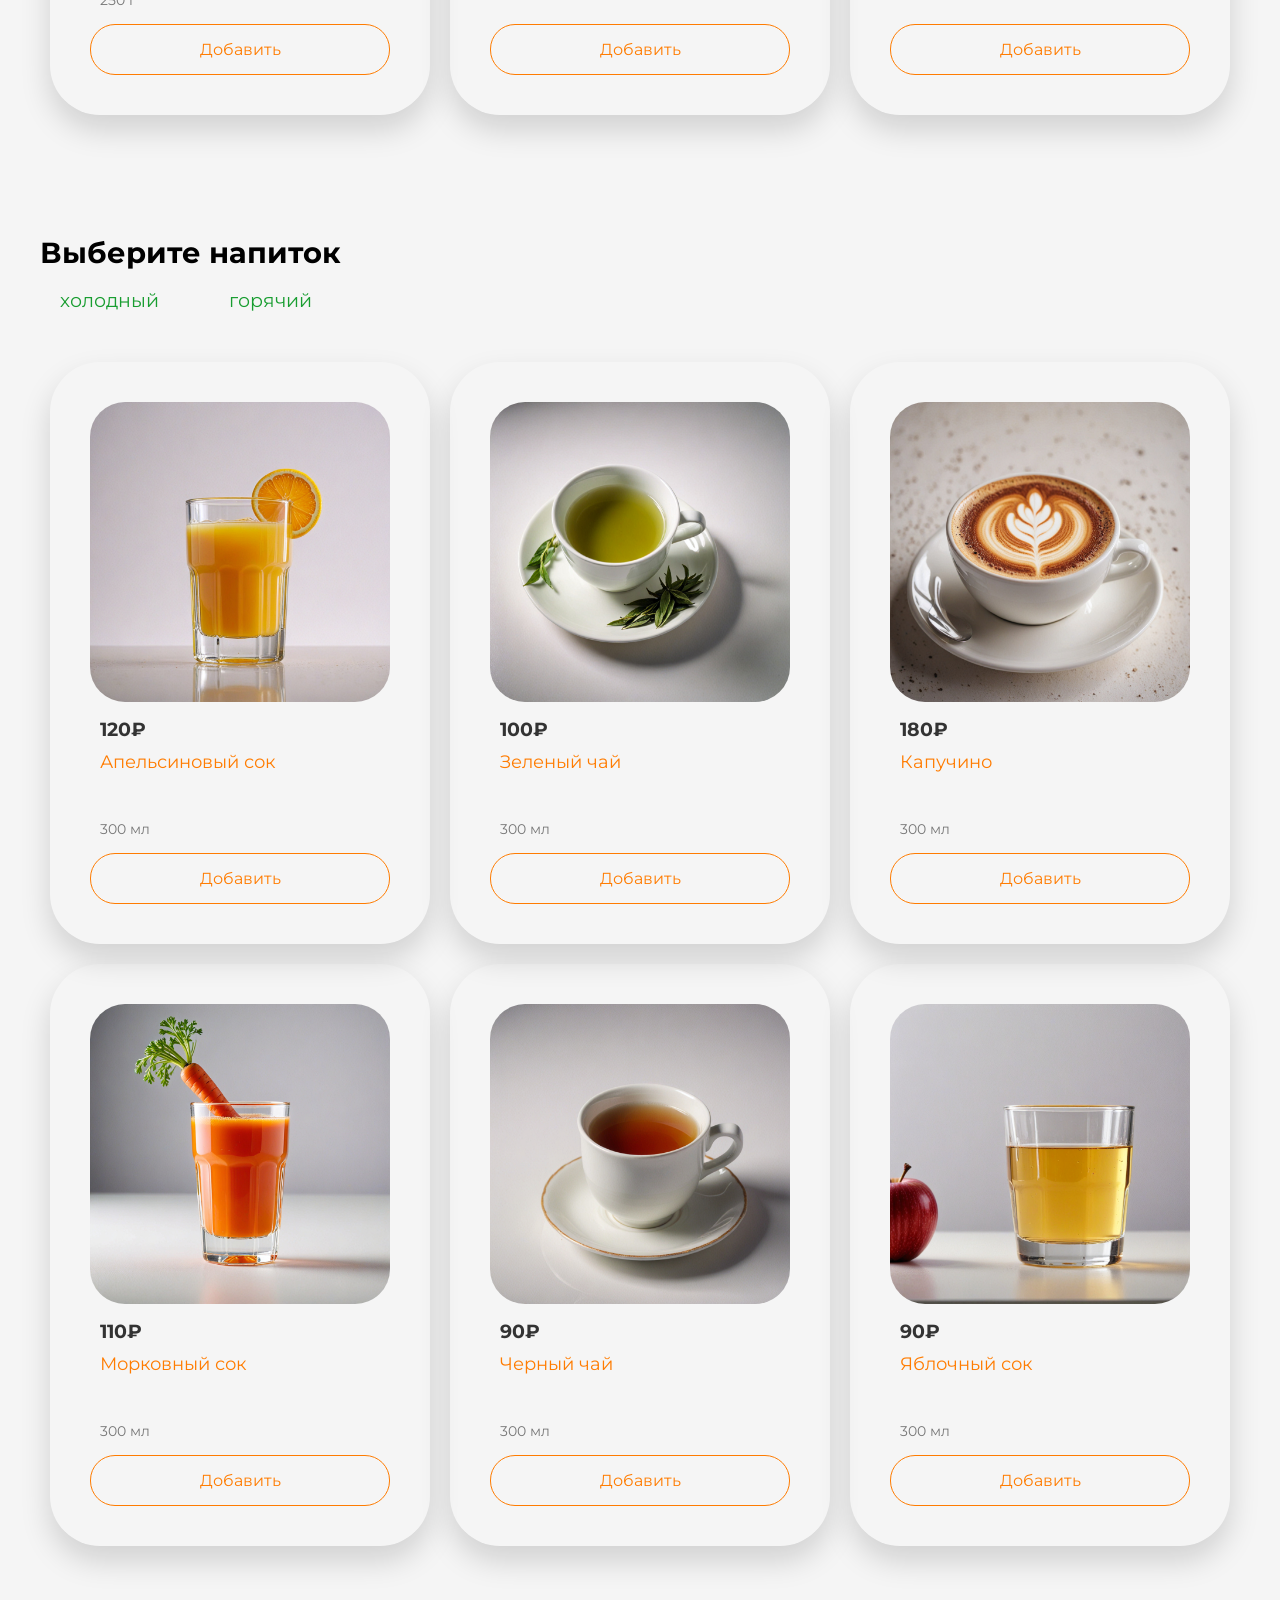
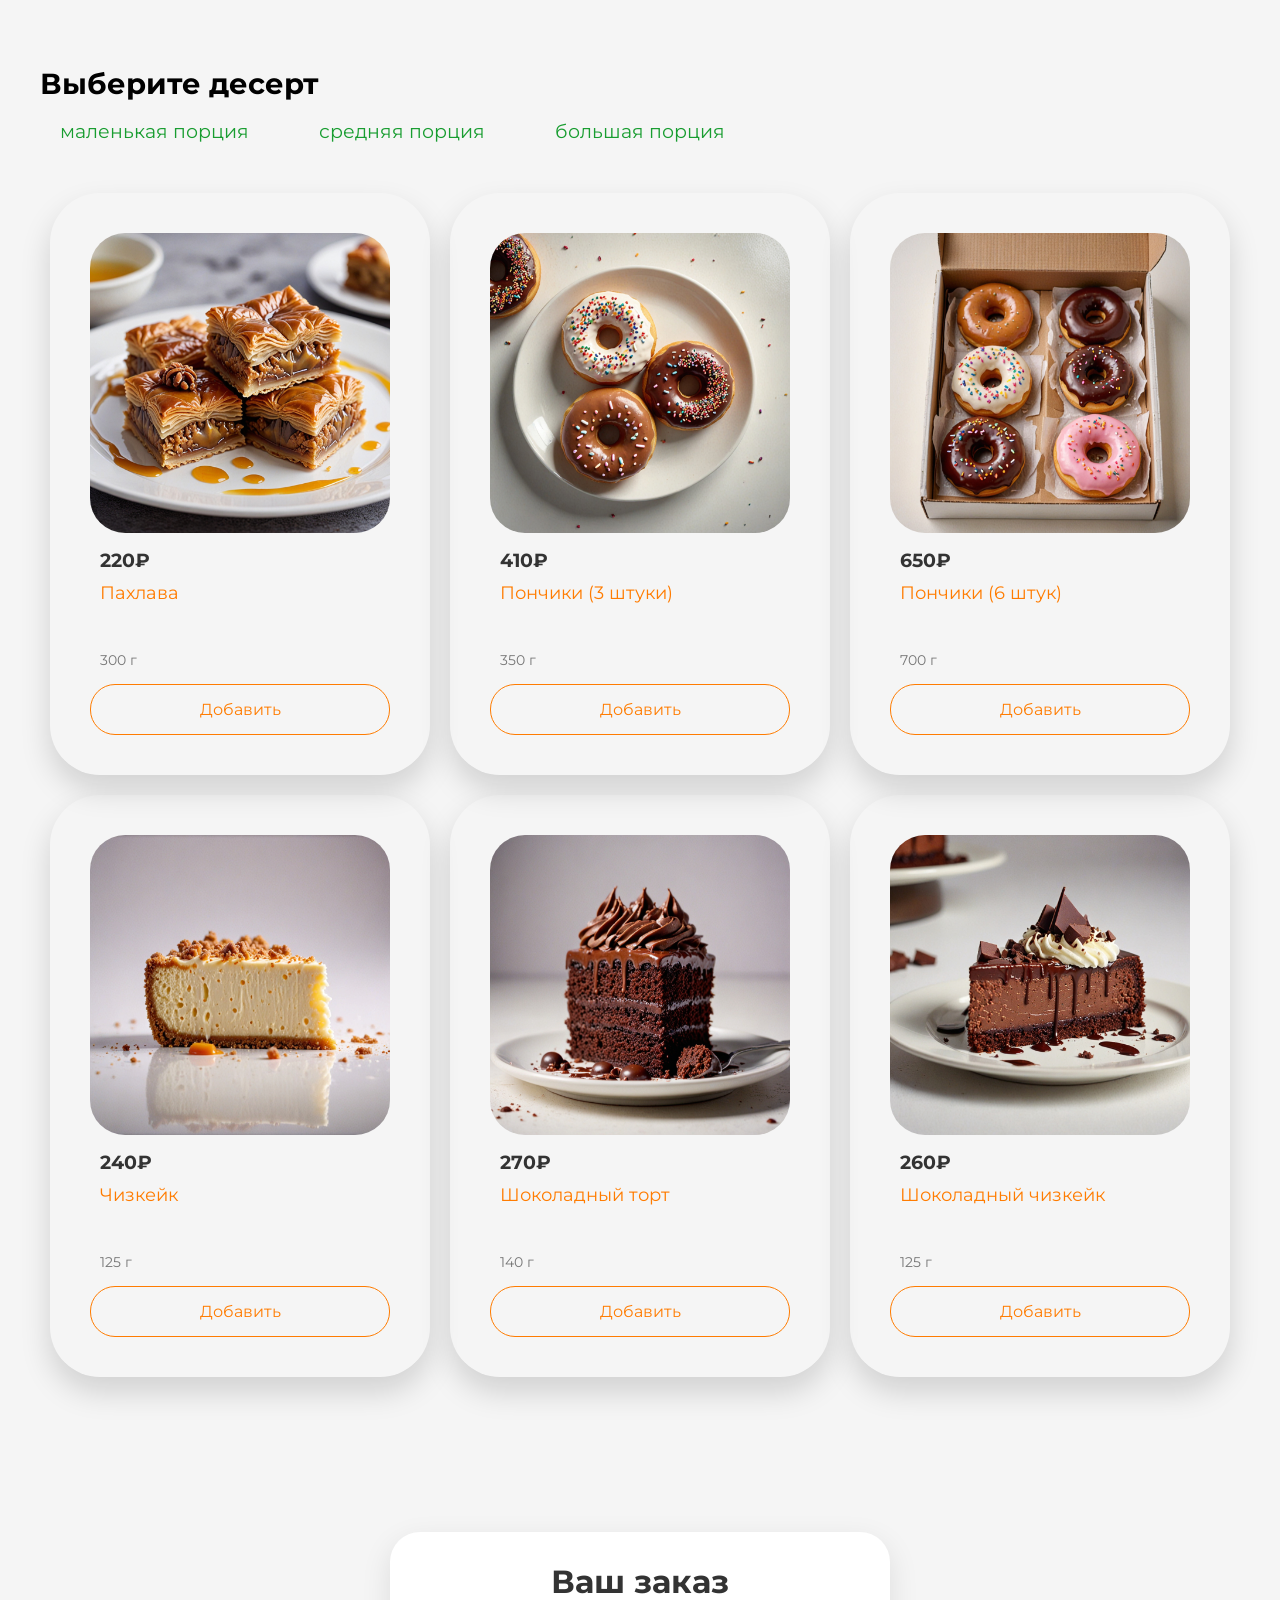
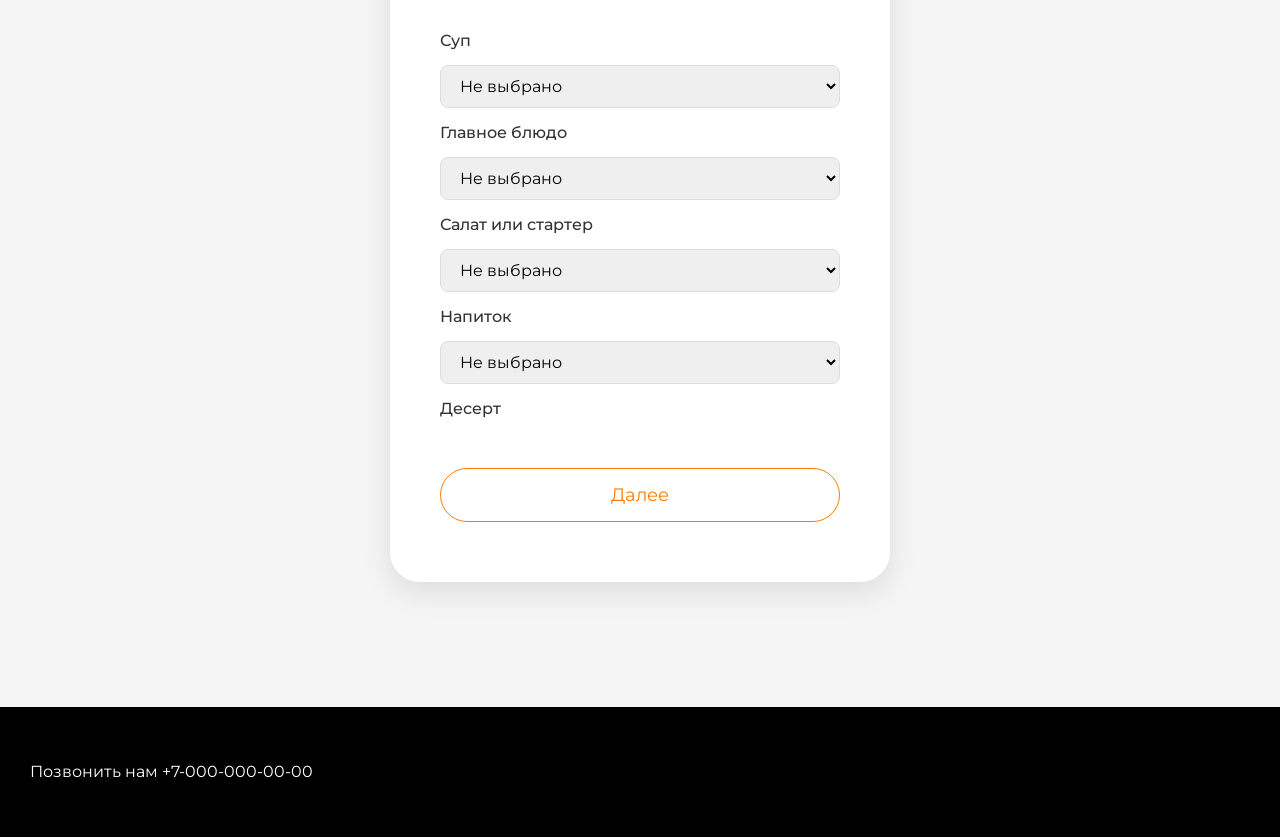
==== commit 33d24b3a: "Created new features for my website" ====
--- a/make_order.html
+++ b/make_order.html
@@ -17,6 +17,94 @@
   <body>
     <div id="header-placeholder"></div>
     <main>
+      <section class="combo-section">
+        <h2>Доступные для заказа комбо</h2>
+        <div class="combo-grid">
+          <!-- Вариант 1 -->
+          <div class="combo-variant">
+            <div class="combo-item" data-jump="soup">
+              <img src="img/icons/soup.png" alt="Суп" />
+              <span>Суп</span>
+            </div>
+            <div class="combo-item" data-jump="main">
+              <img src="img/icons/main.png" alt="Главное блюдо" />
+              <span>Главное блюдо</span>
+            </div>
+            <div class="combo-item" data-jump="salads_starters">
+              <img src="img/icons/salads_starters.png" alt="Салат/стартер" />
+              <span>Салат</span>
+            </div>
+            <div class="combo-item" data-jump="drink">
+              <img src="img/icons/drink.png" alt="Напиток" />
+              <span>Напиток</span>
+            </div>
+          </div>
+          <!-- Вариант 2 -->
+          <div class="combo-variant">
+            <div class="combo-item" data-jump="soup">
+              <img src="img/icons/soup.png" alt="Суп" />
+              <span>Суп</span>
+            </div>
+            <div class="combo-item" data-jump="main">
+              <img src="img/icons/main.png" alt="Главное блюдо" />
+              <span>Главное блюдо</span>
+            </div>
+            <div class="combo-item" data-jump="drink">
+              <img src="img/icons/drink.png" alt="Напиток" />
+              <span>Напиток</span>
+            </div>
+          </div>
+          <!-- Вариант 3 -->
+          <div class="combo-variant">
+            <div class="combo-item" data-jump="soup">
+              <img src="img/icons/soup.png" alt="Суп" />
+              <span>Суп</span>
+            </div>
+            <div class="combo-item" data-jump="salads_starters">
+              <img src="img/icons/salads_starters.png" alt="Салат/стартер" />
+              <span>Салат</span>
+            </div>
+            <div class="combo-item" data-jump="drink">
+              <img src="img/icons/drink.png" alt="Напиток" />
+              <span>Напиток</span>
+            </div>
+          </div>
+          <!-- Вариант 4 -->
+          <div class="combo-variant">
+            <div class="combo-item" data-jump="main">
+              <img src="img/icons/main.png" alt="Главное блюдо" />
+              <span>Главное блюдо</span>
+            </div>
+            <div class="combo-item" data-jump="salads_starters">
+              <img src="img/icons/salads_starters.png" alt="Салат/стартер" />
+              <span>Салат</span>
+            </div>
+            <div class="combo-item" data-jump="drink">
+              <img src="img/icons/drink.png" alt="Напиток" />
+              <span>Напиток</span>
+            </div>
+          </div>
+          <!-- Вариант 5 -->
+          <div class="combo-variant">
+            <div class="combo-item" data-jump="main">
+              <img src="img/icons/main.png" alt="Главное блюдо" />
+              <span>Главное блюдо</span>
+            </div>
+            <div class="combo-item" data-jump="drink">
+              <img src="img/icons/drink.png" alt="Напиток" />
+              <span>Напиток</span>
+            </div>
+          </div>
+          <!-- Вариант 6: только десерт -->
+          <div class="combo-variant dessert-only">
+            <div class="combo-item" data-jump="desserts">
+              <img src="img/icons/desserts.png" alt="Десерт" />
+              <span>Десерт</span>
+              <span class="combo-note">(Можно добавить к любому заказу)</span>
+            </div>
+          </div>
+        </div>
+      </section>
       <section>
         <h2>Выберите суп</h2>
         <div class="filters" data-category="soup">
@@ -97,7 +185,7 @@
           <h2>Ваш заказ</h2>
           <div class="inputs">
             <label for="soup">Суп</label>
-            <select name="soup" id="soup" >
+            <select name="soup" id="soup">
               <option value="">Не выбрано</option>
               <option value="gazpacho">Гаспачо</option>
               <option value="mushroom">Грибной суп-пюре</option>
@@ -107,7 +195,7 @@
               <option value="chicken">Куриный суп</option>
             </select>
             <label for="main">Главное блюдо</label>
-            <select name="main" id="main" >
+            <select name="main" id="main">
               <option value="">Не выбрано</option>
               <option value="potatoes">Жареная картошка с грибами</option>
               <option value="lasagna">Лазанья</option>
@@ -133,7 +221,7 @@
               <option value="frenchfries2">Картофель фри с кетчупом</option>
             </select>
             <label for="drink">Напиток</label>
-            <select name="drink" id="drink" >
+            <select name="drink" id="drink">
               <option value="">Не выбрано</option>
               <option value="orange">Апельсиновый сок</option>
               <option value="apple">Яблочный сок</option>
@@ -143,7 +231,7 @@
               <option value="tea">Черный чай</option>
             </select>
             <label for="desserts">Десерт</label>
-            <select name="desserts" id="desserts" >
+            <select name="desserts" id="desserts">
               <option value="">Не выбрано</option>
               <option value="baklava">Пахлава</option>
               <option value="checheesecake">Чизкейк</option>
--- a/make_order.css
+++ b/make_order.css
@@ -186,6 +186,122 @@
   border-color: #33ba56;
   color: #135d2a;
   transform: scale(1.05);
+}
+
+.combo-section {
+  margin: 120px auto 30px;
+  text-align: center;
+}
+.combo-section h2 {
+  font-size: 2.2rem;
+  margin-bottom: 80px;
+}
+.combo-grid {
+  display: grid;
+  grid-template-columns: repeat(3, 1fr);
+  gap: 90px 30px;
+  justify-items: center;
+}
+
+.combo-variant {
+  display: flex;
+  align-items: flex-end;
+  gap: 15px;
+  justify-content: center;
+}
+
+.combo-item {
+  display: flex;
+  flex-direction: column;
+  align-items: center;
+  cursor: pointer;
+  transition: transform 0.18s cubic-bezier(0.38, 0.87, 0.68, 1.21);
+}
+.combo-item img {
+  width: 80px;
+  height: 80px;
+  margin-bottom: 7px;
+  transition: transform 0.3s cubic-bezier(0.38, 0.87, 0.68, 1.21);
+}
+.combo-item:hover img {
+  transform: translateY(-10px) scale(1.19);
+}
+.combo-item span {
+  margin: 0;
+  font-size: 1rem;
+}
+.combo-item .combo-note {
+  font-style: italic;
+  font-size: 0.9rem;
+  font-weight: 500;
+  opacity: 0.7;
+  margin-left: 12px;
+}
+
+@media (max-width: 1400px) {
+  .combo-grid {
+    gap: 80px 15px;
+    justify-items: center;
+  }
+  .combo-variant {
+    gap: 5px;
+  }
+
+  .combo-item img {
+    width: 60px;
+    height: 60px;
+  }
+}
+
+@media (max-width: 1150px) {
+  .combo-grid {
+    grid-template-columns: 1fr 1fr;
+    gap: 20px;
+  }
+  .combo-variant {
+    margin-bottom: 45px;
+  }
+}
+@media (max-width: 780px) {
+  .combo-section h2 {
+    font-size: 1.8rem;
+  }
+  .combo-grid {
+    grid-template-columns: 1fr;
+  }
+   .combo-variant {
+    gap: 20px;
+  }
+}
+
+@media (max-width: 550px) {
+   .combo-section h2 {
+    font-size: 1.5rem;
+  }
+   .combo-variant {
+    gap: 10px;
+  }
+}
+
+@media (max-width: 400px) {
+   .combo-section h2 {
+    font-size: 1.5rem;
+  }
+   .combo-variant {
+    gap: 10px;
+  }
+  .combo-item img {
+    width: 45px;
+    height: 45px;
+  }
+
+  .combo-item span {
+  font-size: 0.8rem;
+}
+.combo-item .combo-note {
+  font-style: italic;
+  font-size: 0.7rem;
+}
 }
 
 .filters {
@@ -537,7 +653,6 @@
 }
 
 @media (max-width: 800px) {
-
   main section {
     padding: 20px 30px;
   }
@@ -610,7 +725,6 @@
 }
 
 @media (max-width: 480px) {
-
   main section {
     padding: 15px 20px;
   }
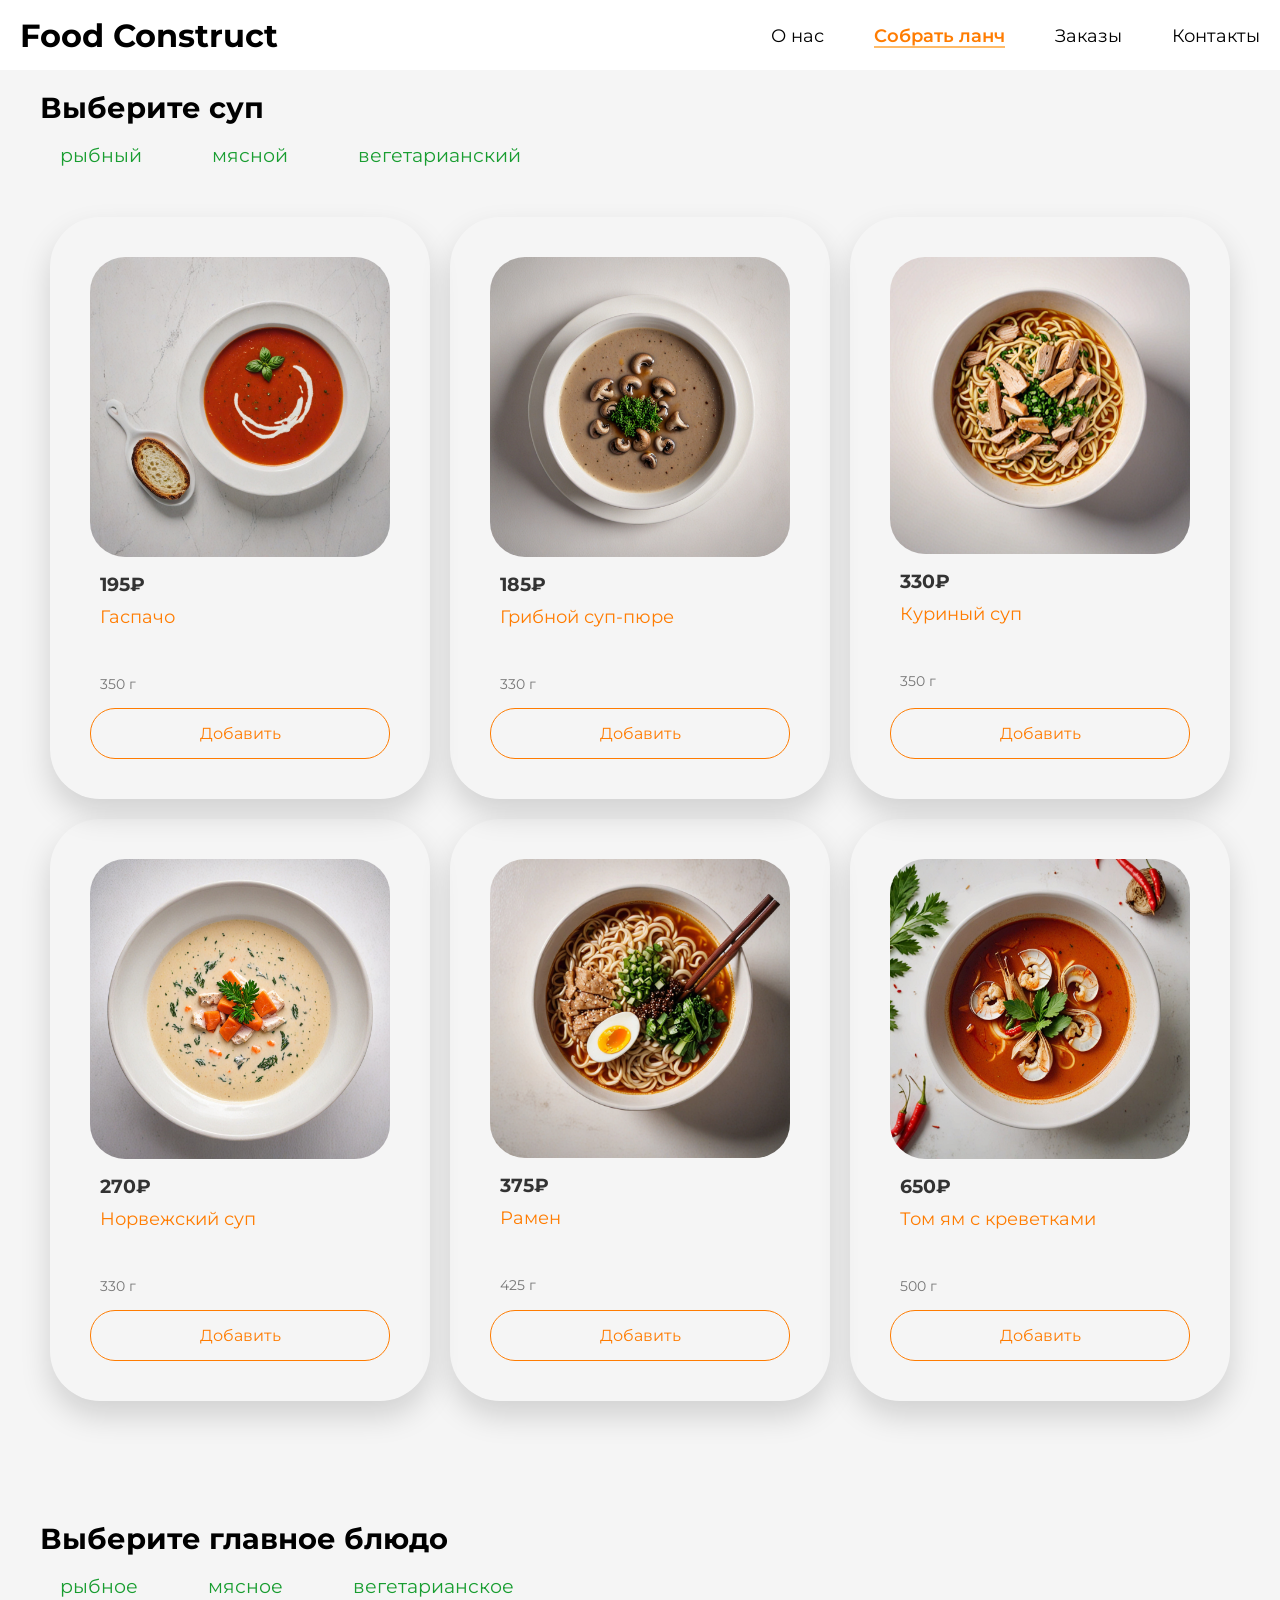
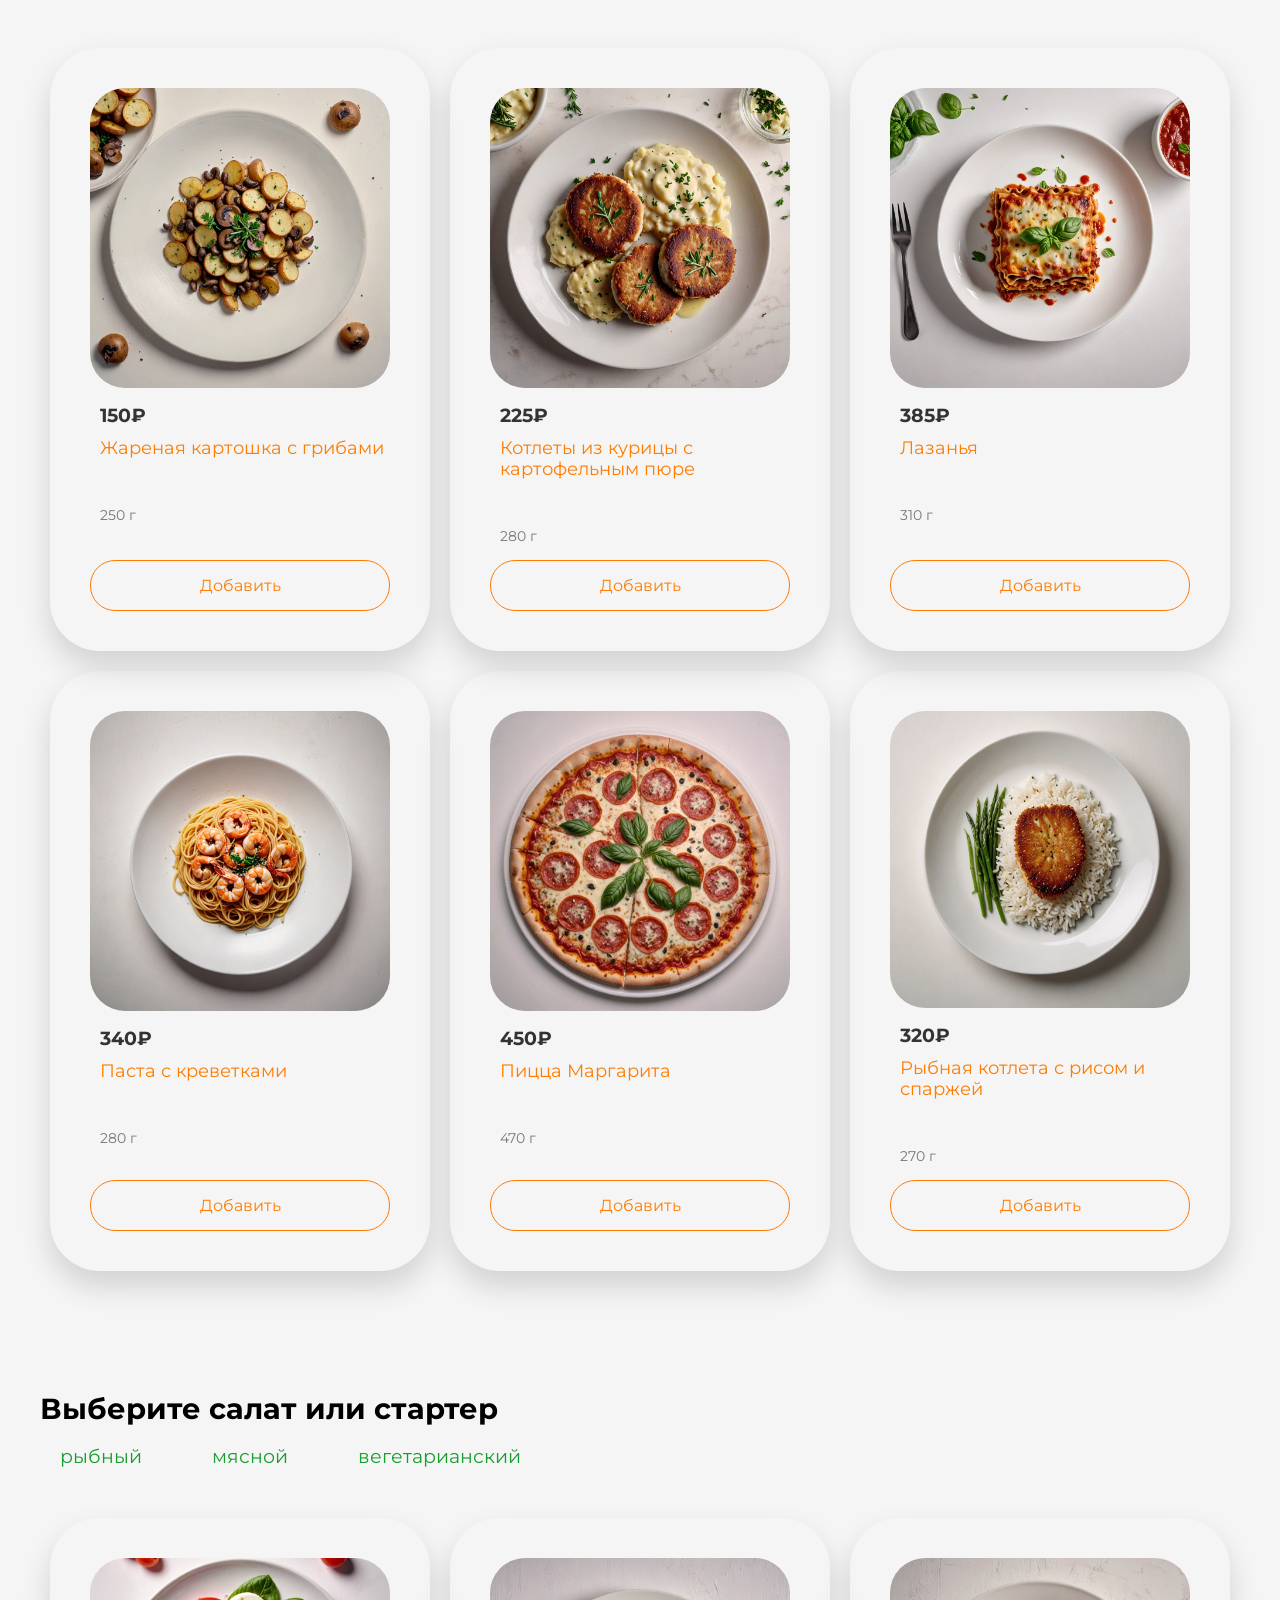
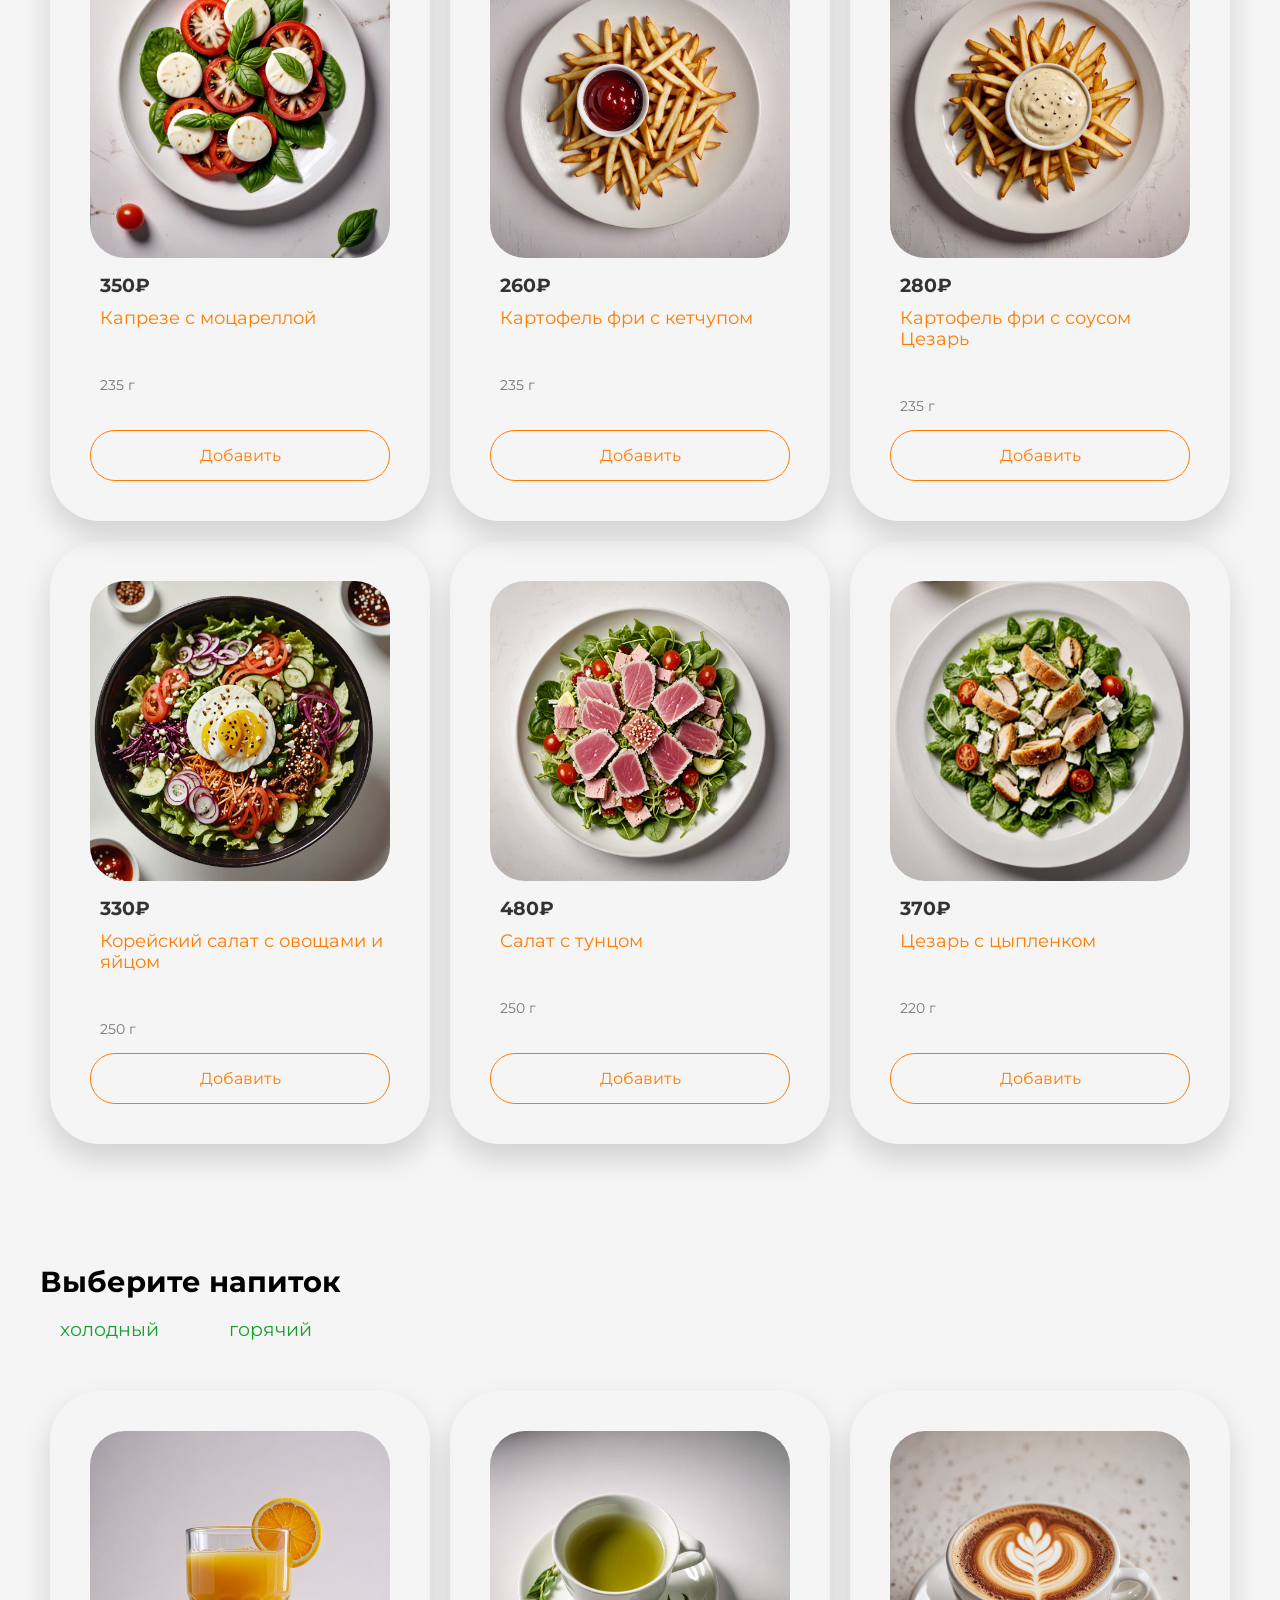
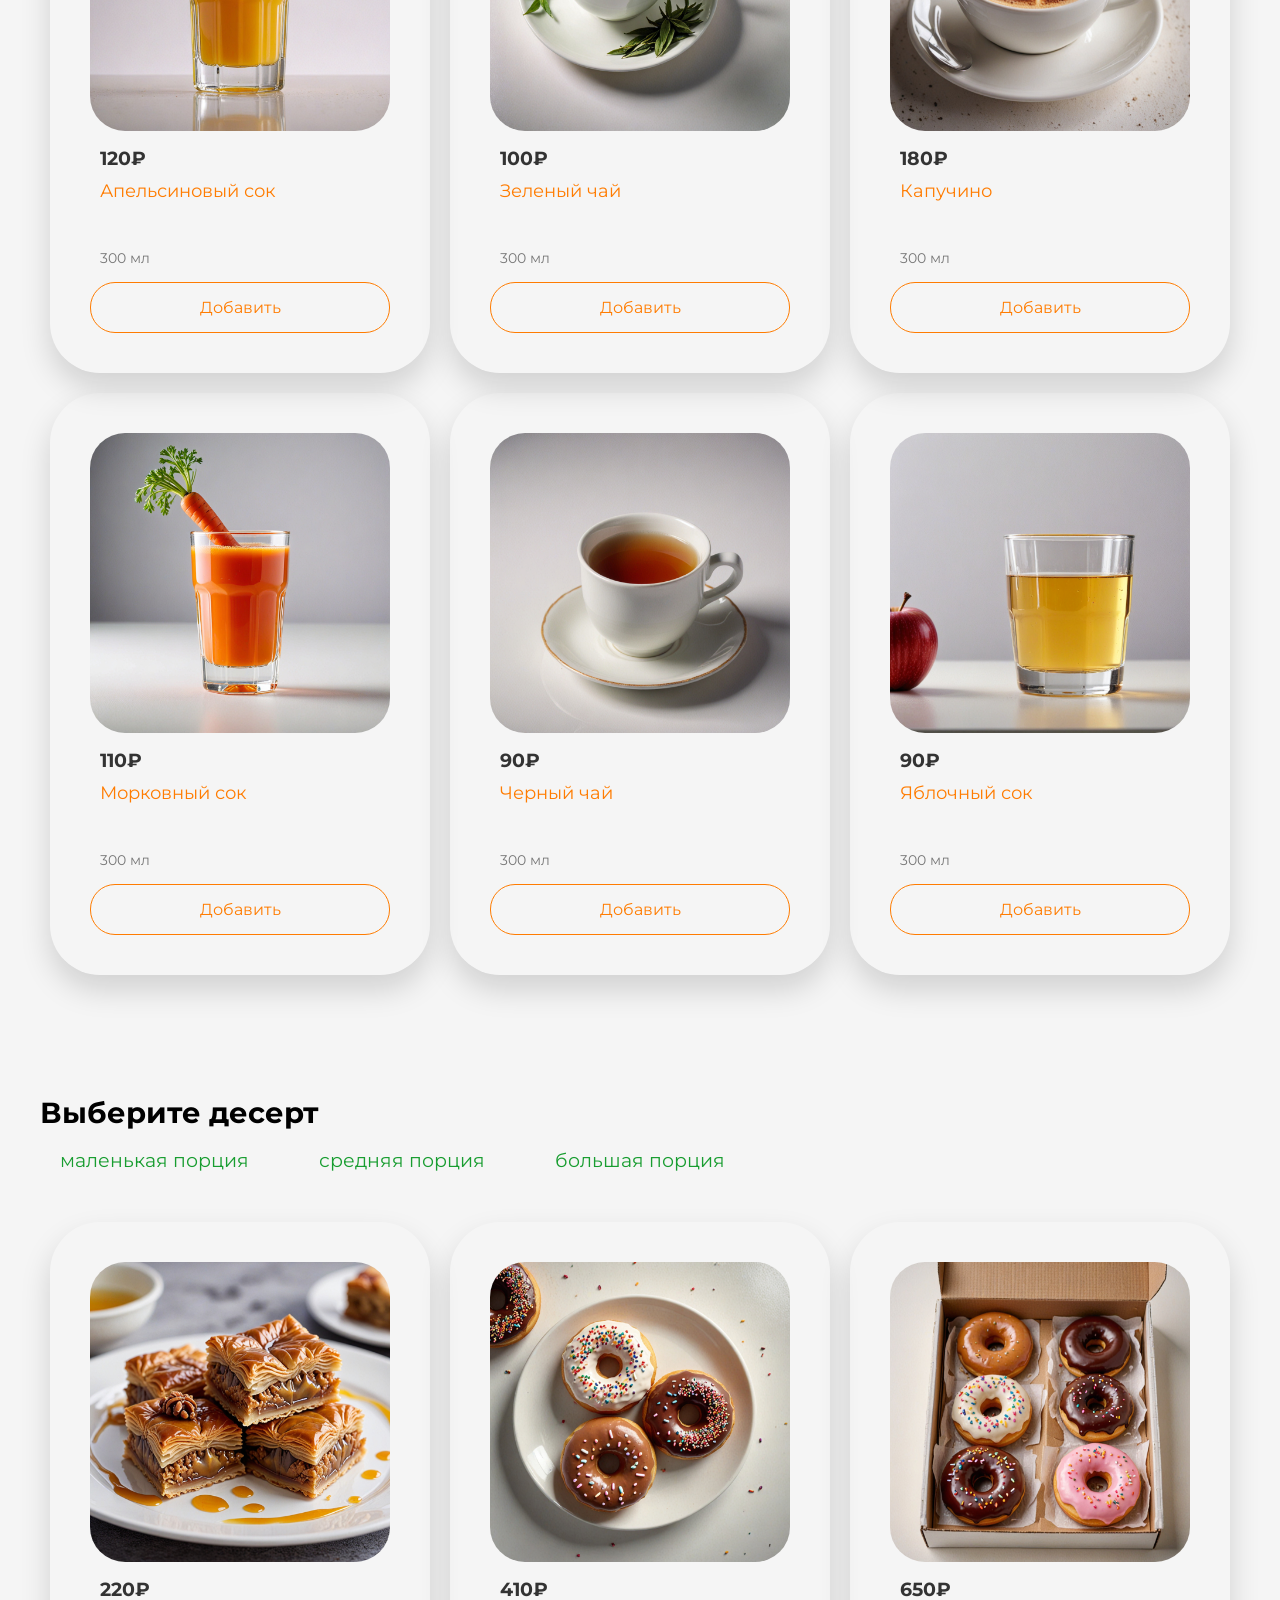
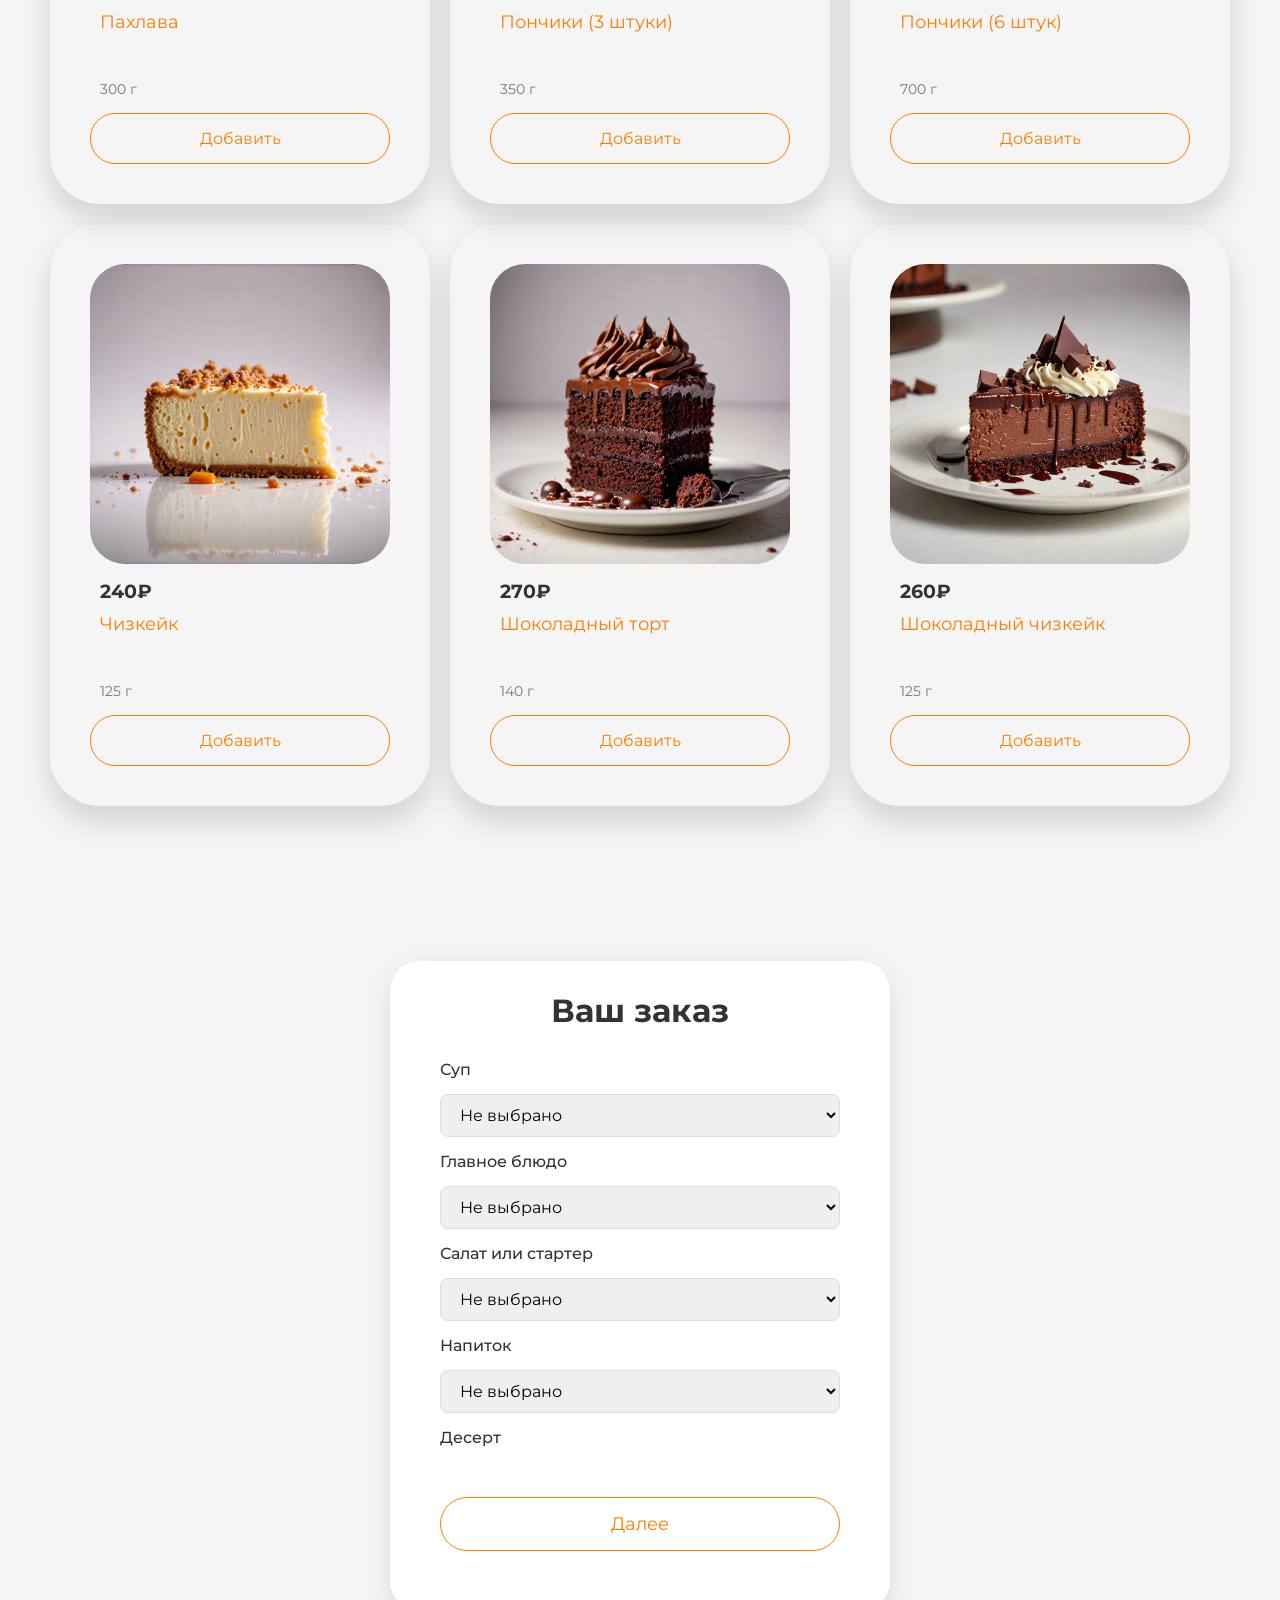
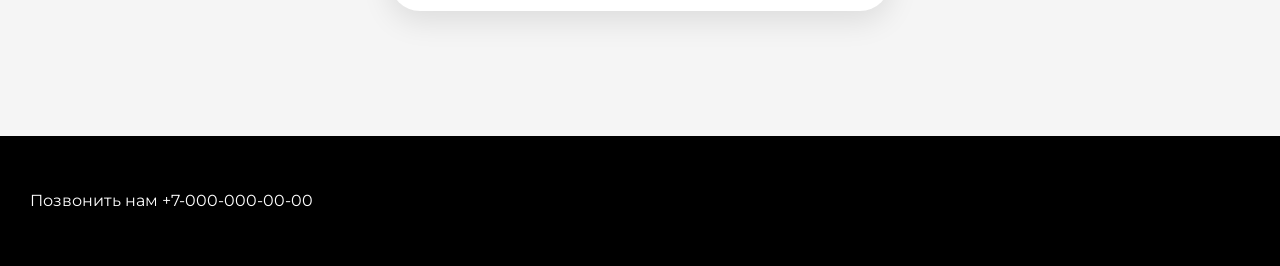
==== commit 231182bc: "Changed some files" ====
--- a/make_order.html
+++ b/make_order.html
@@ -17,94 +17,6 @@
   <body>
     <div id="header-placeholder"></div>
     <main>
-      <section class="combo-section">
-        <h2>Доступные для заказа комбо</h2>
-        <div class="combo-grid">
-          <!-- Вариант 1 -->
-          <div class="combo-variant">
-            <div class="combo-item" data-jump="soup">
-              <img src="img/icons/soup.png" alt="Суп" />
-              <span>Суп</span>
-            </div>
-            <div class="combo-item" data-jump="main">
-              <img src="img/icons/main.png" alt="Главное блюдо" />
-              <span>Главное блюдо</span>
-            </div>
-            <div class="combo-item" data-jump="salads_starters">
-              <img src="img/icons/salads_starters.png" alt="Салат/стартер" />
-              <span>Салат</span>
-            </div>
-            <div class="combo-item" data-jump="drink">
-              <img src="img/icons/drink.png" alt="Напиток" />
-              <span>Напиток</span>
-            </div>
-          </div>
-          <!-- Вариант 2 -->
-          <div class="combo-variant">
-            <div class="combo-item" data-jump="soup">
-              <img src="img/icons/soup.png" alt="Суп" />
-              <span>Суп</span>
-            </div>
-            <div class="combo-item" data-jump="main">
-              <img src="img/icons/main.png" alt="Главное блюдо" />
-              <span>Главное блюдо</span>
-            </div>
-            <div class="combo-item" data-jump="drink">
-              <img src="img/icons/drink.png" alt="Напиток" />
-              <span>Напиток</span>
-            </div>
-          </div>
-          <!-- Вариант 3 -->
-          <div class="combo-variant">
-            <div class="combo-item" data-jump="soup">
-              <img src="img/icons/soup.png" alt="Суп" />
-              <span>Суп</span>
-            </div>
-            <div class="combo-item" data-jump="salads_starters">
-              <img src="img/icons/salads_starters.png" alt="Салат/стартер" />
-              <span>Салат</span>
-            </div>
-            <div class="combo-item" data-jump="drink">
-              <img src="img/icons/drink.png" alt="Напиток" />
-              <span>Напиток</span>
-            </div>
-          </div>
-          <!-- Вариант 4 -->
-          <div class="combo-variant">
-            <div class="combo-item" data-jump="main">
-              <img src="img/icons/main.png" alt="Главное блюдо" />
-              <span>Главное блюдо</span>
-            </div>
-            <div class="combo-item" data-jump="salads_starters">
-              <img src="img/icons/salads_starters.png" alt="Салат/стартер" />
-              <span>Салат</span>
-            </div>
-            <div class="combo-item" data-jump="drink">
-              <img src="img/icons/drink.png" alt="Напиток" />
-              <span>Напиток</span>
-            </div>
-          </div>
-          <!-- Вариант 5 -->
-          <div class="combo-variant">
-            <div class="combo-item" data-jump="main">
-              <img src="img/icons/main.png" alt="Главное блюдо" />
-              <span>Главное блюдо</span>
-            </div>
-            <div class="combo-item" data-jump="drink">
-              <img src="img/icons/drink.png" alt="Напиток" />
-              <span>Напиток</span>
-            </div>
-          </div>
-          <!-- Вариант 6: только десерт -->
-          <div class="combo-variant dessert-only">
-            <div class="combo-item" data-jump="desserts">
-              <img src="img/icons/desserts.png" alt="Десерт" />
-              <span>Десерт</span>
-              <span class="combo-note">(Можно добавить к любому заказу)</span>
-            </div>
-          </div>
-        </div>
-      </section>
       <section>
         <h2>Выберите суп</h2>
         <div class="filters" data-category="soup">
@@ -185,7 +97,7 @@
           <h2>Ваш заказ</h2>
           <div class="inputs">
             <label for="soup">Суп</label>
-            <select name="soup" id="soup">
+            <select name="soup" id="soup" >
               <option value="">Не выбрано</option>
               <option value="gazpacho">Гаспачо</option>
               <option value="mushroom">Грибной суп-пюре</option>
@@ -195,7 +107,7 @@
               <option value="chicken">Куриный суп</option>
             </select>
             <label for="main">Главное блюдо</label>
-            <select name="main" id="main">
+            <select name="main" id="main" >
               <option value="">Не выбрано</option>
               <option value="potatoes">Жареная картошка с грибами</option>
               <option value="lasagna">Лазанья</option>
@@ -221,7 +133,7 @@
               <option value="frenchfries2">Картофель фри с кетчупом</option>
             </select>
             <label for="drink">Напиток</label>
-            <select name="drink" id="drink">
+            <select name="drink" id="drink" >
               <option value="">Не выбрано</option>
               <option value="orange">Апельсиновый сок</option>
               <option value="apple">Яблочный сок</option>
@@ -231,7 +143,7 @@
               <option value="tea">Черный чай</option>
             </select>
             <label for="desserts">Десерт</label>
-            <select name="desserts" id="desserts">
+            <select name="desserts" id="desserts" >
               <option value="">Не выбрано</option>
               <option value="baklava">Пахлава</option>
               <option value="checheesecake">Чизкейк</option>
--- a/make_order.css
+++ b/make_order.css
@@ -186,122 +186,6 @@
   border-color: #33ba56;
   color: #135d2a;
   transform: scale(1.05);
-}
-
-.combo-section {
-  margin: 120px auto 30px;
-  text-align: center;
-}
-.combo-section h2 {
-  font-size: 2.2rem;
-  margin-bottom: 80px;
-}
-.combo-grid {
-  display: grid;
-  grid-template-columns: repeat(3, 1fr);
-  gap: 90px 30px;
-  justify-items: center;
-}
-
-.combo-variant {
-  display: flex;
-  align-items: flex-end;
-  gap: 15px;
-  justify-content: center;
-}
-
-.combo-item {
-  display: flex;
-  flex-direction: column;
-  align-items: center;
-  cursor: pointer;
-  transition: transform 0.18s cubic-bezier(0.38, 0.87, 0.68, 1.21);
-}
-.combo-item img {
-  width: 80px;
-  height: 80px;
-  margin-bottom: 7px;
-  transition: transform 0.3s cubic-bezier(0.38, 0.87, 0.68, 1.21);
-}
-.combo-item:hover img {
-  transform: translateY(-10px) scale(1.19);
-}
-.combo-item span {
-  margin: 0;
-  font-size: 1rem;
-}
-.combo-item .combo-note {
-  font-style: italic;
-  font-size: 0.9rem;
-  font-weight: 500;
-  opacity: 0.7;
-  margin-left: 12px;
-}
-
-@media (max-width: 1400px) {
-  .combo-grid {
-    gap: 80px 15px;
-    justify-items: center;
-  }
-  .combo-variant {
-    gap: 5px;
-  }
-
-  .combo-item img {
-    width: 60px;
-    height: 60px;
-  }
-}
-
-@media (max-width: 1150px) {
-  .combo-grid {
-    grid-template-columns: 1fr 1fr;
-    gap: 20px;
-  }
-  .combo-variant {
-    margin-bottom: 45px;
-  }
-}
-@media (max-width: 780px) {
-  .combo-section h2 {
-    font-size: 1.8rem;
-  }
-  .combo-grid {
-    grid-template-columns: 1fr;
-  }
-   .combo-variant {
-    gap: 20px;
-  }
-}
-
-@media (max-width: 550px) {
-   .combo-section h2 {
-    font-size: 1.5rem;
-  }
-   .combo-variant {
-    gap: 10px;
-  }
-}
-
-@media (max-width: 400px) {
-   .combo-section h2 {
-    font-size: 1.5rem;
-  }
-   .combo-variant {
-    gap: 10px;
-  }
-  .combo-item img {
-    width: 45px;
-    height: 45px;
-  }
-
-  .combo-item span {
-  font-size: 0.8rem;
-}
-.combo-item .combo-note {
-  font-style: italic;
-  font-size: 0.7rem;
-}
 }
 
 .filters {
@@ -653,6 +537,7 @@
 }
 
 @media (max-width: 800px) {
+
   main section {
     padding: 20px 30px;
   }
@@ -725,6 +610,7 @@
 }
 
 @media (max-width: 480px) {
+
   main section {
     padding: 15px 20px;
   }
